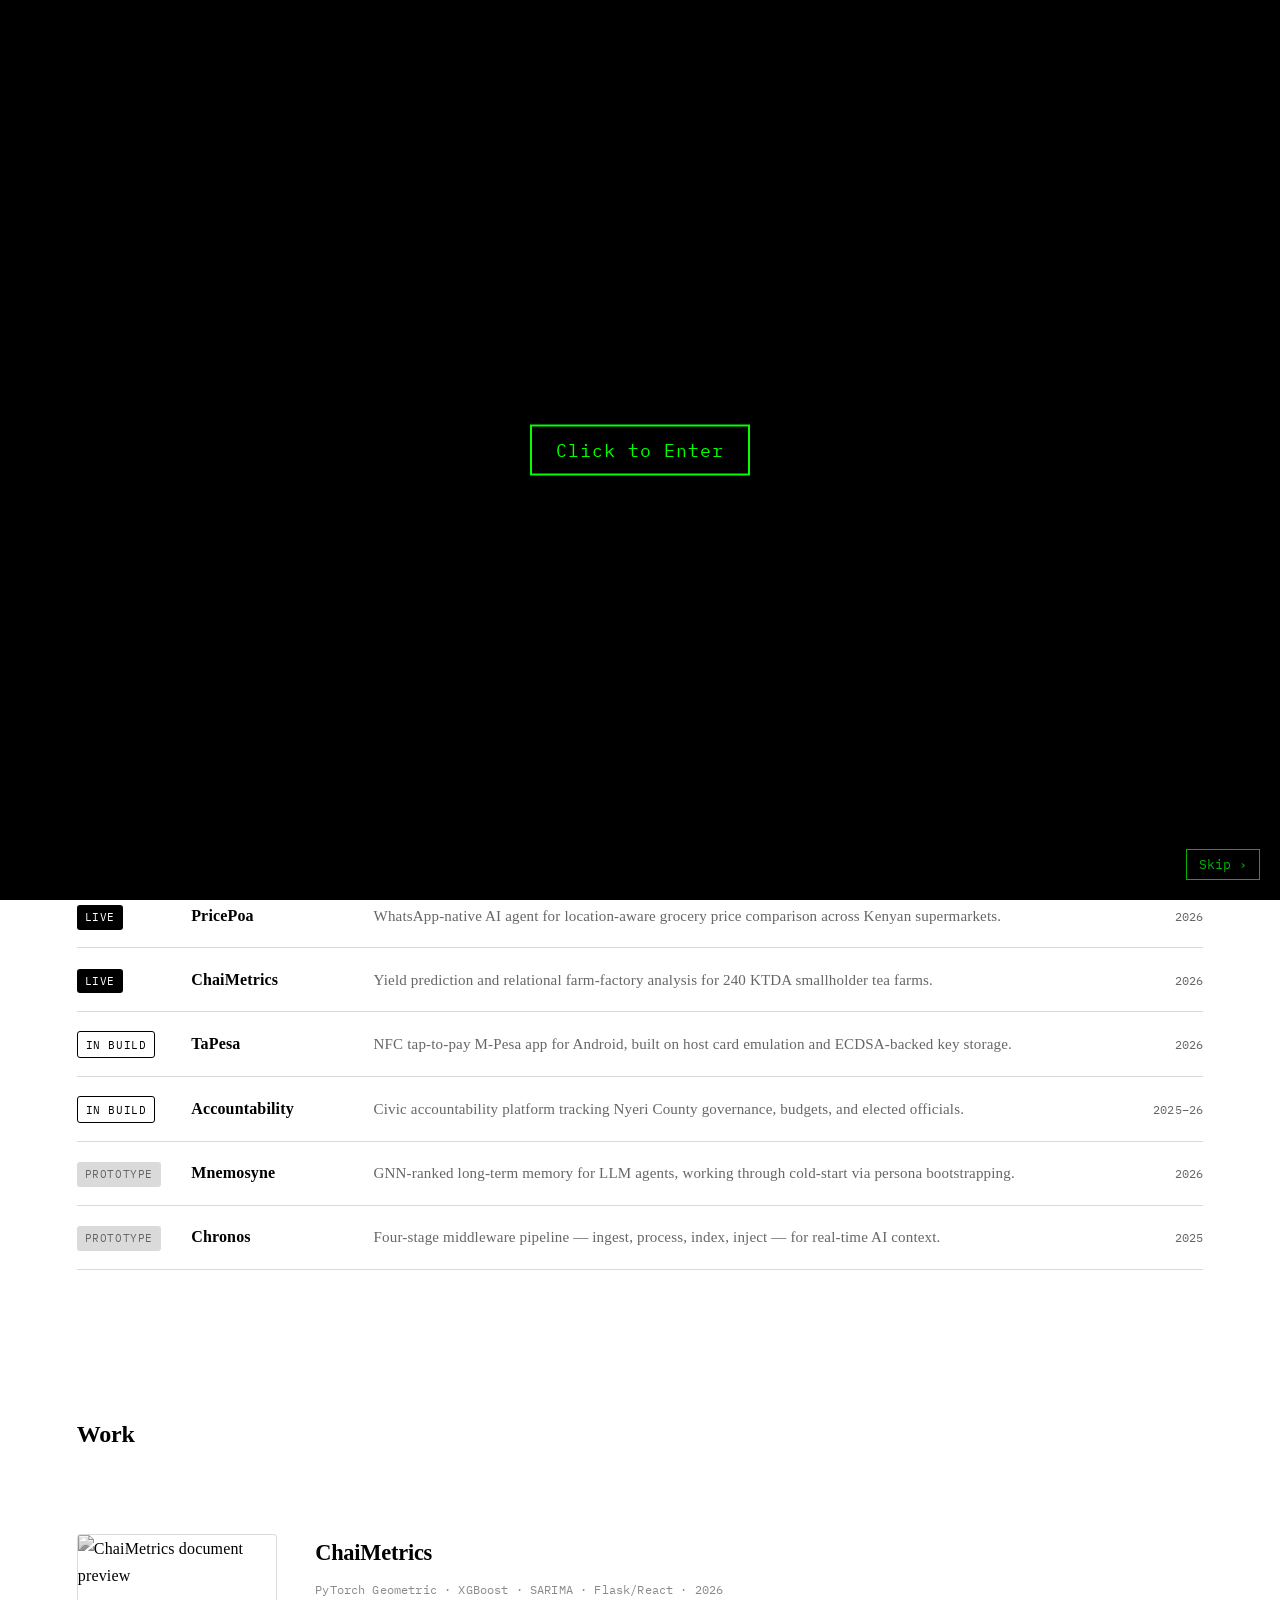
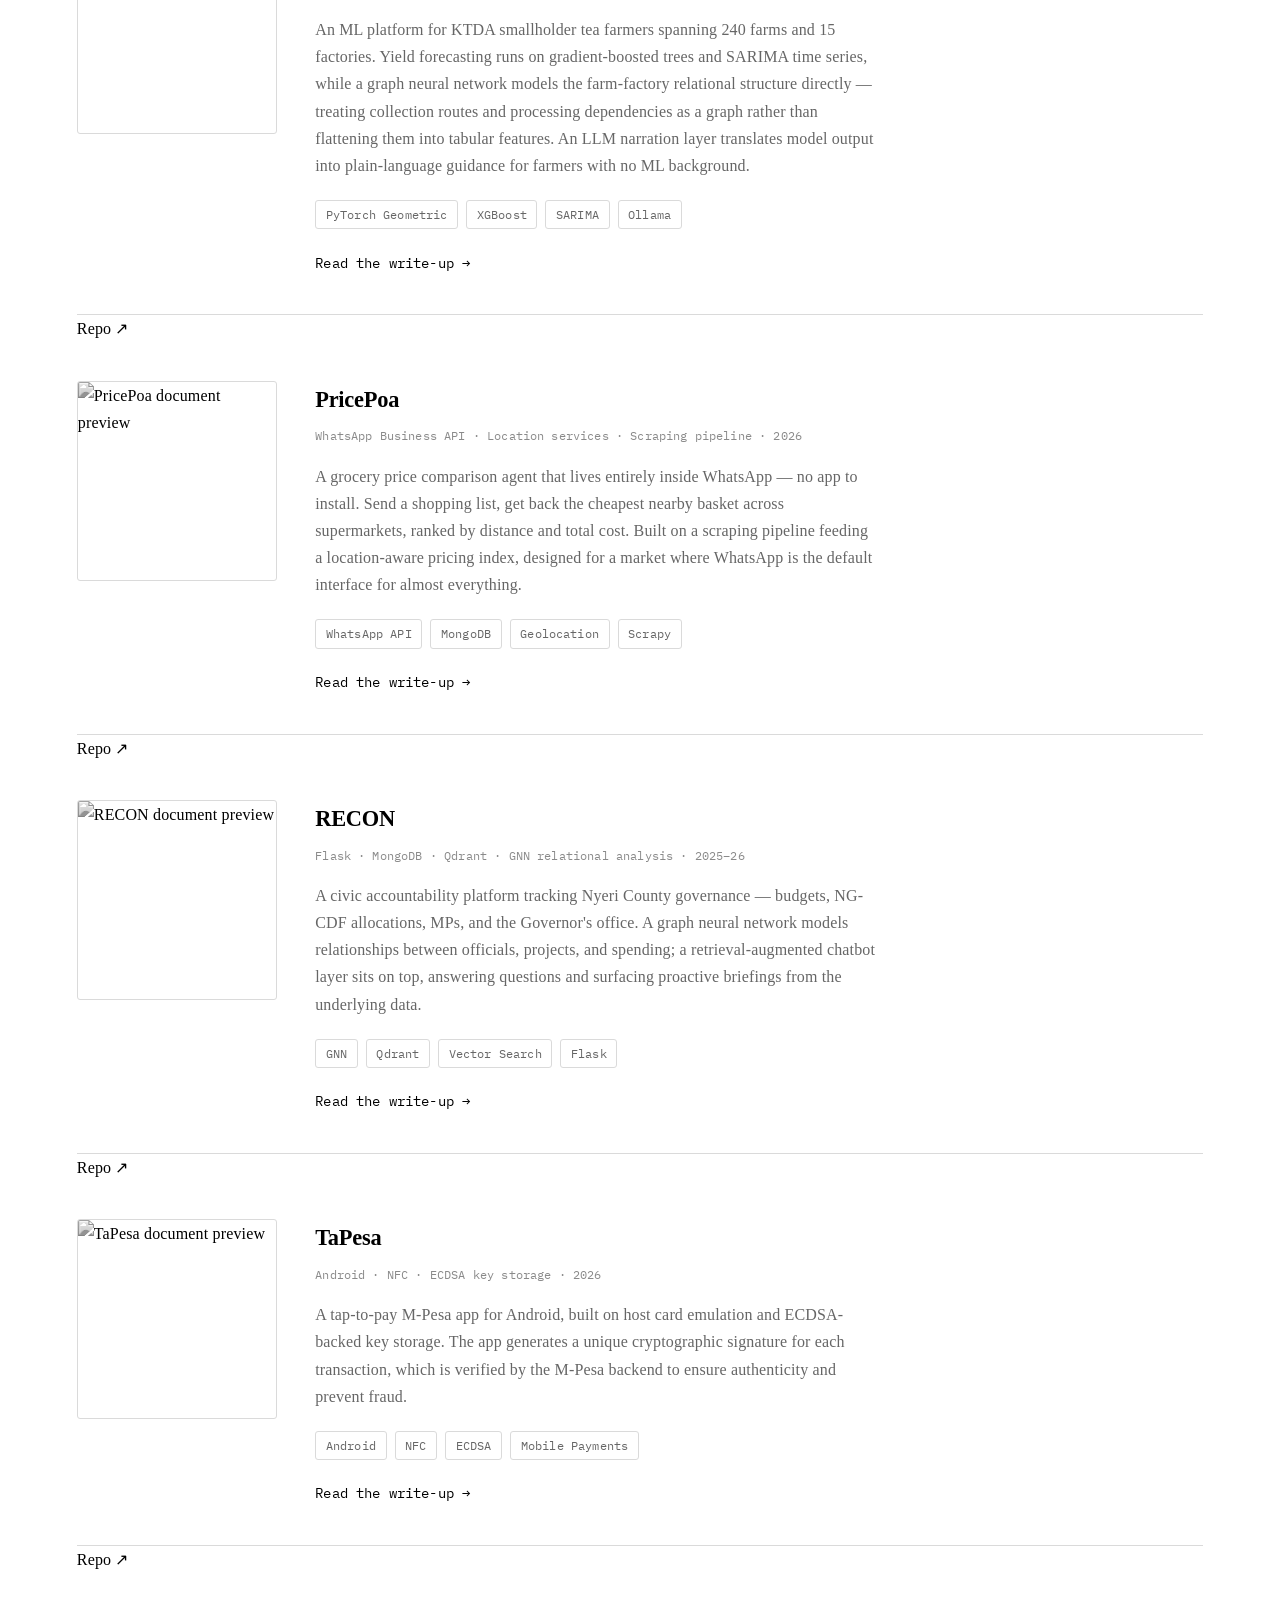
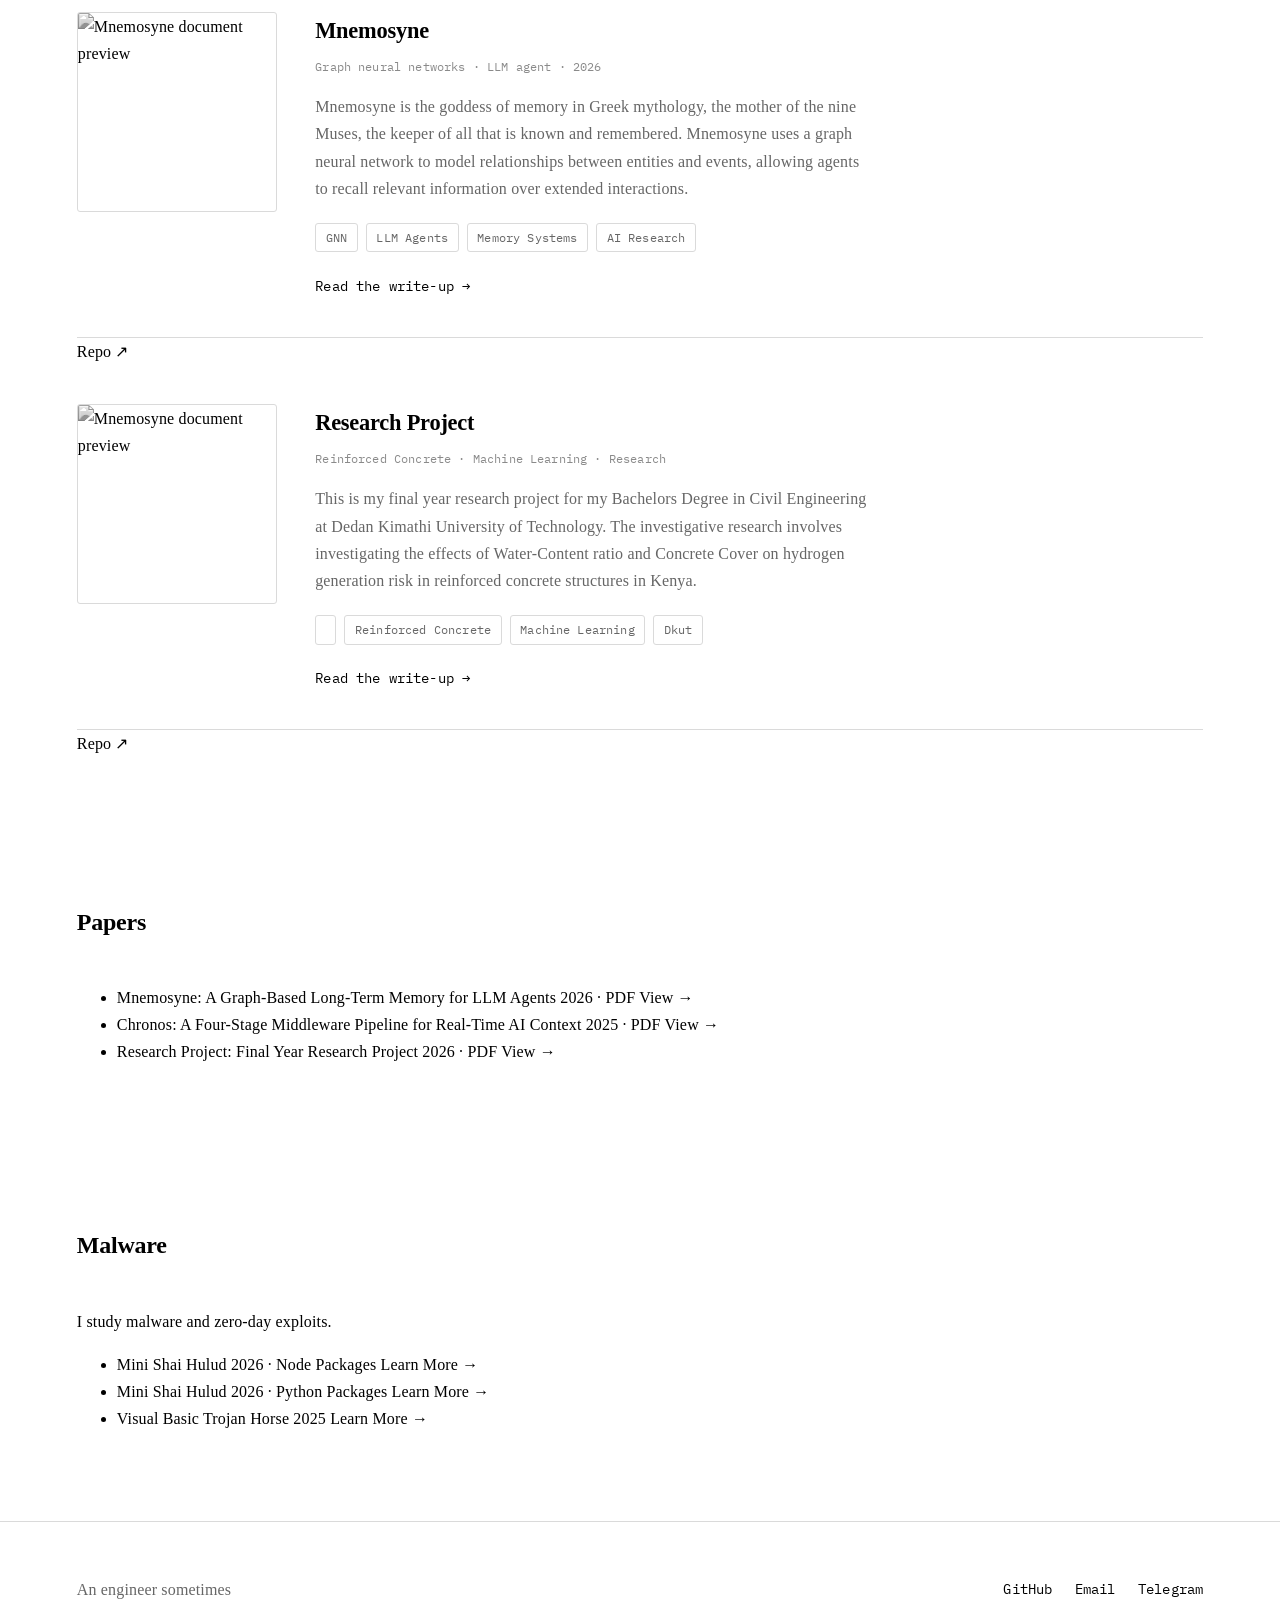
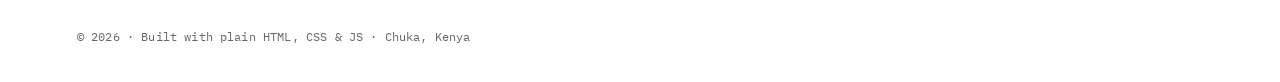
==== index.html @ 9a4f11c9 "fixing referencing" ====
<!DOCTYPE html>
<html lang="en" data-theme="light">
<head>
  <meta charset="UTF-8" />
  <meta name="viewport" content="width=device-width, initial-scale=1.0" />
  <title>Indie Engineer Educator - Nairobi</title>
  <meta name="description" content="Building infrastructure for problems no one else is solving, from Nairobi." />
  <link rel="preconnect" href="https://fonts.googleapis.com" />
  <link rel="preconnect" href="https://fonts.gstatic.com" crossorigin />
  <link href="https://fonts.googleapis.com/css2?family=Jakarta+Sans:wght@400;500;600;700&family=Space+Grotesk:wght@500;600;700&family=IBM+Plex+Sans:wght@400;500&family=IBM+Plex+Mono:wght@400;500&display=swap" rel="stylesheet" />
  <link rel="stylesheet" href="style.css" />
</head>
<body>

  <header class="nav">

    <a href="#" class="brand">Mogaka<span class="brand-dot">.</span></a>
    <nav class="nav-links">
      <a href="#builds">Builds</a>
      <a href="#work">Work</a>
      <a href="#papers">Papers</a>
      <a href="blog/index.html">Blogs</a>
      <a href="#contact">Contact</a>
      <a href="/shelf.html">Bookshelf</a>
    </nav>
    <button id="theme-toggle" class="theme-toggle" aria-label="Toggle color theme" title="Toggle theme">
      <svg class="icon-sun" viewBox="0 0 24 24" fill="none" stroke="currentColor" stroke-width="1.6">
        <circle cx="12" cy="12" r="4.2"/>
        <path d="M12 2.5v3M12 18.5v3M4.2 4.2l2.1 2.1M17.7 17.7l2.1 2.1M2.5 12h3M18.5 12h3M4.2 19.8l2.1-2.1M17.7 6.3l2.1-2.1"/>
      </svg>
      <svg class="icon-moon" viewBox="0 0 24 24" fill="none" stroke="currentColor" stroke-width="1.6">
        <path d="M20 14.5A8.5 8.5 0 1 1 9.5 4a6.8 6.8 0 0 0 10.5 10.5Z"/>
      </svg>
    </button>
  </header>

  <main>
    <section class="hero">
      <div class="hero-text">
        <img src="assets/yao.jpg" alt="Newton Mogaka" class="hero-avatar" />
        <p class="eyebrow">Newton Mogaka · Nairobi, Kenya</p>
        <h1>Systems Engineer</h1>
          <li>AI & ML</li>
          <li>Data Engineering</li>
          <li>General Backend Development</li>
        <p class="hero-sub">
          IT & civil engineering student. I spend time designing and building solutions to
          problems.
          I animate sometimes and write occasionally too
          checkout my work, projects, and papers below. Feel free to reach out.
        </p>
        <div class="hero-links">
          <a href="#work" class="btn-primary">See the work →</a>
          <a href="https://github.com/Newton-Mogaka" class="btn-ghost" target="_blank" rel="noopener">GitHub</a>
        </div>
      </div>

      <div class="hero-graph">
        <img src="assets/recon.jpg" alt="Newton Mogaka" class="profile-photo">
      </div>
    </section>

    <section id="builds" class="builds">
      <h2>Active Builds</h2>

      <ul class="build-list">
        <li class="build-row">
          <span class="status live">LIVE</span>
          <span class="build-name">PricePoa</span>
          <span class="build-desc">WhatsApp-native AI agent for location-aware grocery price comparison across Kenyan supermarkets.</span>
          <span class="build-date">2026</span>
        </li>
        <li class="build-row">
          <span class="status live">LIVE</span>
          <span class="build-name">ChaiMetrics</span>
          <span class="build-desc">Yield prediction and relational farm-factory analysis for 240 KTDA smallholder tea farms.</span>
          <span class="build-date">2026</span>
        </li>
        <li class="build-row">
          <span class="status build">IN BUILD</span>
          <span class="build-name">TaPesa</span>
          <span class="build-desc">NFC tap-to-pay M-Pesa app for Android, built on host card emulation and ECDSA-backed key storage.</span>
          <span class="build-date">2026</span>
        </li>
        <li class="build-row">
          <span class="status build">IN BUILD</span>
          <span class="build-name">Accountability</span>
          <span class="build-desc">Civic accountability platform tracking Nyeri County governance, budgets, and elected officials.</span>
          <span class="build-date">2025–26</span>
        </li>
        <li class="build-row">
          <span class="status proto">PROTOTYPE</span>
          <span class="build-name">Mnemosyne</span>
          <span class="build-desc">GNN-ranked long-term memory for LLM agents, working through cold-start via persona bootstrapping.</span>
          <span class="build-date">2026</span>
        </li>
        <li class="build-row">
          <span class="status proto">PROTOTYPE</span>
          <span class="build-name">Chronos</span>
          <span class="build-desc">Four-stage middleware pipeline — ingest, process, index, inject — for real-time AI context.</span>
          <span class="build-date">2025</span>
        </li>
      </ul>
    </section>
    <section id="work" class="work">
      <h2>Work</h2>

      <div class="work-card-wrap">
        <a href="blog/chaimetrics.html" class="work-card">
          <div class="work-visual">
            <img src="assets/chaimetrics.jpg" alt="ChaiMetrics document preview" class="doc-thumb-img" loading="lazy">
          </div>
          <div class="work-body">
            <h3>ChaiMetrics</h3>
            <p class="work-meta">PyTorch Geometric · XGBoost · SARIMA · Flask/React · 2026</p>
            <p class="work-abstract">
              An ML platform for KTDA smallholder tea farmers spanning 240 farms and 15 factories.
              Yield forecasting runs on gradient-boosted trees and SARIMA time series, while a graph
              neural network models the farm-factory relational structure directly — treating
              collection routes and processing dependencies as a graph rather than flattening them
              into tabular features. An LLM narration layer translates model output into plain-language
              guidance for farmers with no ML background.
            </p>
            <div class="tags">
              <span>PyTorch Geometric</span><span>XGBoost</span><span>SARIMA</span><span>Ollama</span>
            </div>
            <span class="work-link">Read the write-up →</span>
          </div>
        </a>
        <a href="https://github.com/Newton-Mogaka/chai-analytics" class="repo-pill" target="_blank" rel="noopener">Repo ↗</a>
      </div>

      <div class="work-card-wrap">
        <a href="blog/pricepoa.html" class="work-card">
          <div class="work-visual">
            <img src="assets/pricepoa.jpg" alt="PricePoa document preview" class="doc-thumb-img" loading="lazy">
          </div>
          <div class="work-body">
            <h3>PricePoa</h3>
            <p class="work-meta">WhatsApp Business API · Location services · Scraping pipeline · 2026</p>
            <p class="work-abstract">
              A grocery price comparison agent that lives entirely inside WhatsApp — no app to install.
              Send a shopping list, get back the cheapest nearby basket across supermarkets, ranked by
              distance and total cost. Built on a scraping pipeline feeding a location-aware pricing
              index, designed for a market where WhatsApp is the default interface for almost everything.
            </p>
            <div class="tags">
              <span>WhatsApp API</span><span>MongoDB</span><span>Geolocation</span><span>Scrapy</span>
            </div>
            <span class="work-link">Read the write-up →</span>
          </div>
        </a>
        <a href="https://github.com/Newton-Mogaka/price-poa" class="repo-pill" target="_blank" rel="noopener">Repo ↗</a>
      </div>

      <div class="work-card-wrap">
        <a href="blog/recon.html" class="work-card">
          <div class="work-visual">
            <img src="assets/recon.jpg" alt="RECON document preview" class="doc-thumb-img" loading="lazy">
          </div>
          <div class="work-body">
            <h3>RECON</h3>
            <p class="work-meta">Flask · MongoDB · Qdrant · GNN relational analysis · 2025–26</p>
            <p class="work-abstract">
              A civic accountability platform tracking Nyeri County governance — budgets, NG-CDF
              allocations, MPs, and the Governor's office. A graph neural network models relationships
              between officials, projects, and spending; a retrieval-augmented chatbot layer sits on top,
              answering questions and surfacing proactive briefings from the underlying data.
            </p>
            <div class="tags">
              <span>GNN</span><span>Qdrant</span><span>Vector Search</span><span>Flask</span>
            </div>
            <span class="work-link">Read the write-up →</span>
          </div>
        </a>
        <a href="https://github.com/Newton-Mogaka/Accountability" class="repo-pill" target="_blank" rel="noopener">Repo ↗</a>
      </div>
      <div class="work-card-wrap">
        <a href="blog/tapesa.html" class="work-card">
          <div class="work-visual">
            <img src="assets/wp3770481.jpg" alt="TaPesa document preview" class="doc-thumb-img" loading="lazy">
          </div>
          <div class="work-body">
            <h3>TaPesa</h3>
            <p class="work-meta">Android · NFC · ECDSA key storage · 2026</p>
            <p class="work-abstract">
              A tap-to-pay M-Pesa app for Android, built on host card emulation and ECDSA-backed key
              storage. The app generates a unique cryptographic signature for each transaction, which
              is verified by the M-Pesa backend to ensure authenticity and prevent fraud.
            </p>
            <div class="tags">
              <span>Android</span><span>NFC</span><span>ECDSA</span><span>Mobile Payments</span>
            </div>
            <span class="work-link">Read the write-up →</span>
          </div>
        </a>
        <a href="https://github.com/Newton-Mogaka/TaPesa" class="repo-pill" target="_blank" rel="noopener">Repo ↗</a>
      </div>
      <div class="work-card-wrap">
        <a href="blog/mnemosyne.html" class="work-card">
          <div class="work-visual">
            <img src="assets/Mosaïque_murale_Mnémosyne.jpg" alt="Mnemosyne document preview" class="doc-thumb-img" loading="lazy">
          </div>
          <div class="work-body">
            <h3>Mnemosyne</h3>
            <p class="work-meta">Graph neural networks · LLM agent · 2026</p>
            <p class="work-abstract">
              Mnemosyne is the goddess of memory in Greek mythology, the mother of the nine Muses, the keeper of all that is known and remembered.
              Mnemosyne uses a graph neural network to model relationships
              between entities and events, allowing agents to recall relevant information over extended
              interactions.
            </p>
            <div class="tags">
              <span>GNN</span><span>LLM Agents</span><span>Memory Systems</span><span>AI Research</span>
            </div>
            <span class="work-link">Read the write-up →</span>
          </div>
        </a>
        <a href="https://github.com/Newton-Mogaka/mnemosyne" class="repo-pill" target="_blank" rel="noopener">Repo ↗</a>
      </div>
      <div class="work-card-wrap">
        <a href="blog/ResearchProject.html" class="work-card">
          <div class="work-visual">
            <img src="assets/Mosaïque_murale_Mnémosyne.jpg" alt="Mnemosyne document preview" class="doc-thumb-img" loading="lazy">
          </div>
          <div class="work-body">
            <h3>Research Project</h3>
            <p class="work-meta">Reinforced Concrete · Machine Learning · Research</p>
            <p class="work-abstract">
              This is my final year research project for my Bachelors Degree in Civil Engineering at Dedan Kimathi University of Technology.
              The investigative research involves investigating the effects of Water-Content ratio and Concrete Cover on hydrogen generation risk in reinforced concrete structures in Kenya.
            </p>
            <div class="tags">
              <span></span><span>Reinforced Concrete</span><span>Machine Learning</span><span>Dkut</span>
            </div>
            <span class="work-link">Read the write-up →</span>
          </div>
        </a>
        <a href="https://github.com/Newton-Mogaka/mnemosyne" class="repo-pill" target="_blank" rel="noopener">Repo ↗</a>
      </div>
    </section>
    <section id="papers" class="papers">
      <h2>Papers</h2>
      <ul class="paper-list">
        <li class="paper-row">
          <span class="paper-title">Mnemosyne: A Graph-Based Long-Term Memory for LLM Agents</span>
          <span class="paper-meta">2026 · PDF</span>
          <a href="docs/Mnemosyne System Documentation.pdf" target="_blank" rel="noopener" class="paper-link">View →</a>
        </li>
        <li class="paper-row">
          <span class="paper-title">Chronos: A Four-Stage Middleware Pipeline for Real-Time AI Context</span>
          <span class="paper-meta">2025 · PDF</span>
          <a href="docs/Newton and Vivian project proposal.pdf" target="_blank" rel="noopener" class="paper-link">View →</a>
        </li>
        <li class="paper-row">
          <span class="paper-title">Research Project: Final Year Research Project</span>
          <span class="paper-meta">2026 · PDF</span>
          <a href="docs/Research Project Documentation.pdf" target="_blank" rel="noopener" class="paper-link">View →</a>
        </li>
      </ul>
    </section>
    <section id="malware" class="malware">
      <h2>Malware</h2>
      <p class="llm-intro">
        I study malware and zero-day exploits.
      </p>
      <ul class="malware-list">
        <li class="malware-row">
          <span class="malware-name">Mini Shai Hulud</span>
          <span class="malware-meta">2026 · Node Packages</span>
          <a href="https://ollama.com" target="_blank" rel="noopener" class="malware-link">Learn More →</a>
        </li>
        <li class="malware-row">
          <span class="malware-name">Mini Shai Hulud</span>
          <span class="malware-meta">2026 · Python Packages</span>
          <a href="https://www.langchain.com" target="_blank" rel="noopener" class="malware-link">Learn More →</a>
        </li>
        <li class="malware-row">
          <span class="malware-name">Visual Basic Trojan Horse</span>
          <span class="malware-meta">2025</span>
          <a href="https://github.com/Newton-Mogaka/symposium.git" target="_blank" rel="noopener" class="malware-link">Learn More →</a>
        </li>
      </ul>
    </section>
  </main>

  <footer id="contact">
    <div class="footer-top">
      <p class="footer-line">An engineer sometimes</p>
      <div class="footer-links">
        <a href="https://github.com/Newton-Mogaka" target="_blank" rel="noopener">GitHub</a>
        <a href="mailto:mogakanewton0@gmail.com">Email</a>
        <a href="https://t.me/mogaka_bot" target="_blank" rel="noopener">Telegram</a>
      </div>
    </div>
    <p class="footer-bottom">© 2026 · Built with plain HTML, CSS & JS · Chuka, Kenya</p>
  </footer>

  <script src="script.js"></script>
  <!-- Load intro.js -->
  <script src="intro.js"></script>
</body>
</html>
---- style.css ----
:root {
  /* color — light (default): neutral paper + ink + tea/clay accents */
  --bg: #FFFFFF;
  --bg-raised: #FFFFFF;
  --ink: #000000;
  --ink-soft: #666666;
  --line: #DADADA;
  --accent: #000000;
  --accent-soft: #8A8A8A;
  --grid: rgba(0, 0, 0, 0.06);

  /* type */
  --font-display: 'Jakarta Sans';
  --font-body: 'Jakarta Sans';
  --font-mono: 'IBM Plex Mono', monospace;

  --radius: 3px;
}

[data-theme="dark"] {
  /* pitch black — accents carry all the color now, background stays neutral */
  --bg: #000000;
  --bg-raised: #000000;
  --ink: #FFFFFF;
  --ink-soft: #999999;
  --line: #2A2A2A;
  --accent: #FFFFFF;
  --accent-soft: #888888;
  --grid: rgba(255, 255, 255, 0.08);
}

* { box-sizing: border-box; }
html { scroll-behavior: smooth; }

body {
  margin: 0;
  background: var(--bg);
  color: var(--ink);
  font-family: var(--font-body);
  font-size: 16px;
  line-height: 1.7;
  letter-spacing: 0.01em;
  -webkit-font-smoothing: antialiased;
  transition: background 0.3s ease, color 0.3s ease;
}

a { color: inherit; text-decoration: none; }

h1, h2, h3 {
  font-family: var(--font-display);
  font-weight: 600;
  margin: 0;
  letter-spacing: -0.01em;
}

:focus-visible {
  outline: 2px solid var(--accent);
  outline-offset: 3px;
}

/* ============================================================
   NAV
   ============================================================ */
.nav {
  position: sticky;
  top: 0;
  z-index: 20;
  display: flex;
  align-items: center;
  justify-content: space-between;
  padding: 22px 6vw;
  background: var(--ink);
  color: var(--bg);
  border-bottom: 1px solid var(--line);
  backdrop-filter: blur(6px);
}

.brand {
  font-family: var(--font-display);
  font-weight: 700;
  font-size: 1.3rem;
}

.nav-links {
  display: flex;
  gap: 2rem;
  font-family: var(--font-mono);
  font-size: 0.78rem;
  letter-spacing: 0.06em;
  text-transform: uppercase;
}
.nav-links a { opacity: 0.7; transition: opacity 0.15s; }
.nav-links a:hover { opacity: 1; }

.theme-toggle {
  background: none;
  border: 1px solid var(--line);
  border-radius: 50%;
  width: 34px;
  height: 34px;
  display: flex;
  align-items: center;
  justify-content: center;
  cursor: pointer;
  color: var(--bg);
}
.theme-toggle svg { width: 16px; height: 16px; }
.theme-toggle .icon-moon { display: none; }
[data-theme="dark"] .theme-toggle .icon-sun { display: none; }
[data-theme="dark"] .theme-toggle .icon-moon { display: block; }

/* ============================================================
   HERO
   ============================================================ */
.hero {
  display: grid;
  grid-template-columns: 1.05fr 0.95fr;
  gap: 4vw;
  align-items: center;
  padding: 9vh 6vw 10vh;
  max-width: 1280px;
  margin: 0 auto;
}
.hero-avatar {
  width: 300px;
  height: 300px;
  border-radius: 50%;
  object-fit: cover;
  border: 1px solid var(--line);
  margin-right: 0.9rem;
}
.eyebrow {
  font-family: var(--font-mono);
  font-size: 0.8rem;
  letter-spacing: 0.08em;
  text-transform: uppercase;
  color: var(--accent);
  margin: 0 0 1.1rem;
}

.hero h1 {
  font-size: clamp(2.1rem, 4vw, 3.1rem);
  line-height: 1.12;
  margin-bottom: 1.4rem;
}

.hero-sub {
  color: var(--ink-soft);
  font-size: 1.02rem;
  max-width: 36ch;
  margin: 0 0 2.2rem;
}

.hero-links { display: flex; gap: 1rem; align-items: center; }

.btn-primary, .btn-ghost {
  font-family: var(--font-mono);
  font-size: 0.85rem;
  padding: 0.75rem 1.3rem;
  border-radius: var(--radius);
  display: inline-block;
}
.btn-primary {
  background: var(--accent);
  color: var(--bg-raised);
  font-weight: 500;
}
.btn-ghost {
  border: 1px solid var(--line);
}
.btn-primary:hover { opacity: 0.88; }
.btn-ghost:hover { border-color: var(--accent); color: var(--accent); }

/* hero graph */
.hero-graph { position: relative; }
.graph-svg { width: 100%; height: auto; }

.grid-lines line {
  stroke: var(--grid);
  stroke-width: 1;
}

.edges .edge {
  stroke: var(--accent);
  stroke-width: 1.2;
  opacity: 0.55;
  stroke-dasharray: 4 4;
  stroke-dashoffset: 200;
  animation: draw 0.9s ease forwards;
  animation-delay: calc(var(--d) * 0.12s + 0.2s);
}

.nodes .node circle {
  fill: var(--accent-soft);
  opacity: 0;
  animation: pop 0.5s ease forwards;
  animation-delay: calc(var(--d) * 0.18s + 0.5s);
}
.nodes .node text {
  font-family: var(--font-mono);
  font-size: 11px;
  fill: var(--ink-soft);
  opacity: 0;
  animation: fadein 0.6s ease forwards;
  animation-delay: calc(var(--d) * 0.18s + 0.65s);
}

@keyframes draw { to { stroke-dashoffset: 0; } }
@keyframes pop { to { opacity: 1; } }
@keyframes fadein { to { opacity: 1; } }

.graph-caption {
  font-family: var(--font-mono);
  font-size: 0.74rem;
  color: var(--ink-soft);
  text-align: center;
  margin-top: 0.6rem;
  letter-spacing: 0.03em;
}

@media (prefers-reduced-motion: reduce) {
  .edges .edge, .nodes .node circle, .nodes .node text {
    animation: none;
    opacity: 1;
    stroke-dashoffset: 0;
  }
}

/* ============================================================
   SECTION HEADERS
   ============================================================ */
section { padding: 8vh 6vw; max-width: 1280px; margin: 0 auto; }

h2 {
  font-size: 1.5rem;
  display: flex;
  align-items: baseline;
  gap: 0.9rem;
  margin-bottom: 2.6rem;
}
h2 .num {
  font-family: var(--font-mono);
  font-size: 0.85rem;
  color: var(--accent-soft);
  font-weight: 500;
}

/* ============================================================
   BUILDS LIST
   ============================================================ */
.build-list { list-style: none; margin: 0; padding: 0; }

.build-row {
  display: grid;
  grid-template-columns: 92px 160px 1fr 64px;
  gap: 1.4rem;
  align-items: baseline;
  padding: 1.1rem 0;
  border-bottom: 1px solid var(--line);
}

.status {
  font-family: var(--font-mono);
  font-size: 0.68rem;
  letter-spacing: 0.05em;
  padding: 0.2rem 0.5rem;
  border-radius: var(--radius);
  width: fit-content;
}
.status.live { background: var(--ink); color: var(--bg); }
.status.build { background: none; border: 1px solid var(--ink); color: var(--ink); }
.status.proto { background: var(--line); color: var(--ink-soft); border: none; }

.build-name { font-family: var(--font-display); font-weight: 600; }
.build-desc { color: var(--ink-soft); font-size: 0.94rem; }
.build-date {
  font-family: var(--font-mono);
  font-size: 0.78rem;
  color: var(--ink-soft);
  text-align: right;
}

/* ============================================================
   WORK CARDS
   ============================================================ */
.work-card {
  display: grid;
  grid-template-columns: 200px 1fr;
  gap: 2.4rem;
  padding: 2.4rem 0;
  border-bottom: 1px solid var(--line);
  transition: background 0.15s ease;
}
.work-card:hover { background: var(--line); }
.work-card:hover .work-link { text-decoration: underline; }

.work-visual {
  background: var(--bg-raised);
  border: 1px solid var(--line);
  border-radius: var(--radius);
  overflow: hidden;
  aspect-ratio: 1;
}
.doc-thumb-img {
  width: 100%;
  height: 100%;
  object-fit: cover;
  display: block;
  filter: grayscale(1);
  transition: filter 0.2s ease;
}
.work-card:hover .doc-thumb-img { filter: grayscale(0.4); }

.work-body h3 { font-size: 1.4rem; margin-bottom: 0.4rem; }
.work-meta {
  font-family: var(--font-mono);
  font-size: 0.78rem;
  color: var(--accent-soft);
  margin: 0 0 1rem;
}
.work-abstract { color: var(--ink-soft); margin: 0 0 1.3rem; max-width: 70ch; }

.tags { display: flex; flex-wrap: wrap; gap: 0.5rem; margin-bottom: 1.2rem; }
.tags span {
  font-family: var(--font-mono);
  font-size: 0.72rem;
  border: 1px solid var(--line);
  border-radius: var(--radius);
  padding: 0.25rem 0.6rem;
  color: var(--ink-soft);
}

.work-link {
  font-family: var(--font-mono);
  font-size: 0.85rem;
  color: var(--accent);
}

/* ============================================================
   FOOTER
   ============================================================ */
footer {
  padding: 6vh 6vw 4vh;
  border-top: 1px solid var(--line);
  max-width: 1280px;
  margin: 0 auto;
}
.footer-top {
  display: flex;
  justify-content: space-between;
  align-items: center;
  flex-wrap: wrap;
  gap: 1rem;
  margin-bottom: 1.5rem;
}
.footer-line { color: var(--ink-soft); margin: 0; }
.footer-links { display: flex; gap: 1.4rem; font-family: var(--font-mono); font-size: 0.85rem; }
.footer-links a:hover { color: var(--accent); }
.footer-bottom {
  font-family: var(--font-mono);
  font-size: 0.72rem;
  color: var(--ink-soft);
  margin: 0;
}

/* ============================================================
   RESPONSIVE (base site)
   ============================================================ */
@media (max-width: 880px) {
  .hero { grid-template-columns: 1fr; padding-top: 6vh; }
  .hero-graph { order: -1; max-width: 380px; margin: 0 auto 2rem; }
  .hero-graph {
  overflow: hidden;
  }

  .profile-photo {
  max-width: 100%;
  height: auto;
  display: block;
  }
  .build-row { grid-template-columns: 76px 1fr; }
  .build-row .build-desc { grid-column: 1 / -1; order: 3; }
  .build-row .build-date { display: none; }
  .work-card { grid-template-columns: 1fr; }
  .work-visual { max-width: 160px; }
  .nav-links { gap: 1.1rem; }
}

@media (max-width: 540px) {
  .nav { padding: 18px 5vw; }
  .nav-links a:nth-child(3) { display: none; }
}

/* ============================================================
   BLOG — listing page
   ============================================================ */
.blog-hero {
  padding: 7vh 6vw 5vh;
  max-width: 1280px;
  margin: 0 auto;
  border-bottom: 1px solid var(--line);
}
.blog-hero h1 {
  font-size: clamp(1.9rem, 3.4vw, 2.6rem);
  margin-bottom: 0.9rem;
}
.blog-hero p {
  color: var(--ink-soft);
  max-width: 56ch;
  margin: 0;
}

.blog-list {
  list-style: none;
  margin: 0;
  padding: 0;
  max-width: 1280px;
  margin: 0 auto;
  padding: 2vh 6vw 8vh;
}

.blog-row {
  display: block;
  padding: 2.2rem 0;
  border-bottom: 1px solid var(--line);
  transition: background 0.15s ease;
}
.blog-row:hover { background: var(--line); }
.blog-row:hover .blog-row-link { text-decoration: underline; }

.blog-row-top {
  display: flex;
  align-items: baseline;
  justify-content: space-between;
  gap: 1rem;
  margin-bottom: 0.6rem;
}
.blog-row-title {
  font-family: var(--font-display);
  font-weight: 600;
  font-size: 1.3rem;
}
.blog-row-date {
  font-family: var(--font-mono);
  font-size: 0.78rem;
  color: var(--ink-soft);
  white-space: nowrap;
}
.blog-row-excerpt {
  color: var(--ink-soft);
  max-width: 70ch;
  margin: 0 0 0.9rem;
}
.blog-row-link {
  font-family: var(--font-mono);
  font-size: 0.82rem;
  color: var(--accent);
}
.blog-row-tag {
  font-family: var(--font-mono);
  font-size: 0.68rem;
  letter-spacing: 0.04em;
  text-transform: uppercase;
  color: var(--accent-soft);
  border: 1px solid var(--line);
  border-radius: var(--radius);
  padding: 0.15rem 0.5rem;
  margin-right: 0.5rem;
}

.status.soon { background: none; border: 1px dashed var(--line); color: var(--ink-soft); }

/* ============================================================
   BLOG — post page
   ============================================================ */
.post-header {
  max-width: 800px;
  margin: 0 auto;
  padding: 8vh 6vw 4vh;
}
.back-link {
  display: inline-block;
  font-family: var(--font-mono);
  font-size: 0.78rem;
  color: var(--ink-soft);
  margin-bottom: 2.2rem;
}
.back-link:hover { color: var(--accent); }

.post-eyebrow {
  font-family: var(--font-mono);
  font-size: 0.78rem;
  letter-spacing: 0.06em;
  text-transform: uppercase;
  color: var(--accent);
  margin-bottom: 1rem;
}
.post-title {
  font-size: clamp(1.9rem, 4vw, 2.7rem);
  line-height: 1.15;
  margin-bottom: 1.1rem;
}
.post-meta {
  font-family: var(--font-mono);
  font-size: 0.8rem;
  color: var(--ink-soft);
}
.post-meta span:not(:last-child)::after {
  content: "·";
  margin: 0 0.6rem;
  color: var(--line);
}

.post-hero-image {
  max-width: 800px;
  margin: 0 auto;
  padding: 0 6vw 4vh;
}
.post-hero-image img {
  width: 100%;
  border: 1px solid var(--line);
  border-radius: var(--radius);
  filter: grayscale(0.15);
  display: block;
}

.post-body {
  max-width: 800px;
  margin: 0 auto;
  padding: 0 6vw 10vh;
}
.post-body p {
  margin: 0 0 1.3rem;
  color: var(--ink);
}
.post-body p.lead {
  font-size: 1.12rem;
  color: var(--ink-soft);
}
.post-body h2 {
  font-size: 1.35rem;
  margin: 3.2rem 0 1.4rem;
  padding-top: 2.2rem;
  border-top: 1px solid var(--line);
}
.post-body h2:first-child { border-top: none; padding-top: 0; margin-top: 0; }
.post-body h3 {
  font-size: 1.05rem;
  margin: 2rem 0 1rem;
}
.post-body ul, .post-body ol {
  color: var(--ink);
  padding-left: 1.3rem;
  margin: 0 0 1.3rem;
}
.post-body li { margin-bottom: 0.5rem; }
.post-body li::marker { color: var(--accent-soft); }
.post-body strong { font-weight: 600; }

.equation {
  font-family: var(--font-mono);
  font-size: 0.86rem;
  background: var(--bg-raised);
  border: 1px solid var(--line);
  border-radius: var(--radius);
  padding: 1rem 1.2rem;
  overflow-x: auto;
  margin: 0 0 1.4rem;
  color: var(--ink-soft);
}

.post-table {
  width: 100%;
  border-collapse: collapse;
  font-size: 0.9rem;
  margin: 0 0 1.6rem;
}
.post-table th, .post-table td {
  text-align: left;
  padding: 0.6rem 0.8rem;
  border-bottom: 1px solid var(--line);
}
.post-table th {
  font-family: var(--font-mono);
  font-size: 0.72rem;
  text-transform: uppercase;
  letter-spacing: 0.04em;
  color: var(--ink-soft);
  font-weight: 500;
}

.post-callout {
  border-left: 2px solid var(--accent);
  padding: 0.2rem 0 0.2rem 1.2rem;
  color: var(--ink-soft);
  font-style: italic;
  margin: 0 0 1.6rem;
}

.built-with {
  display: flex;
  flex-wrap: wrap;
  gap: 0.5rem;
  margin: 0 0 1.6rem;
}
.built-with span {
  font-family: var(--font-mono);
  font-size: 0.72rem;
  border: 1px solid var(--line);
  border-radius: var(--radius);
  padding: 0.25rem 0.6rem;
  color: var(--ink-soft);
}

.post-links {
  display: flex;
  flex-wrap: wrap;
  gap: 1rem;
  margin: 0 0 1.6rem;
}

.post-footer {
  max-width: 800px;
  margin: 0 auto;
  padding: 4vh 6vw 10vh;
  border-top: 1px solid var(--line);
  display: flex;
  justify-content: space-between;
  align-items: center;
  gap: 1rem;
  flex-wrap: wrap;
}
.post-footer .btn-ghost {
  border: 1px solid var(--line);
  font-family: var(--font-mono);
  font-size: 0.85rem;
  padding: 0.7rem 1.2rem;
  border-radius: var(--radius);
}
.post-footer .btn-ghost:hover { border-color: var(--accent); color: var(--accent); }

@media (max-width: 600px) {
  .post-header, .post-hero-image, .post-body, .post-footer, .blog-hero, .blog-list {
    padding-left: 6vw;
    padding-right: 6vw;
  }
  .blog-row-top { flex-direction: column; align-items: flex-start; gap: 0.3rem; }
}
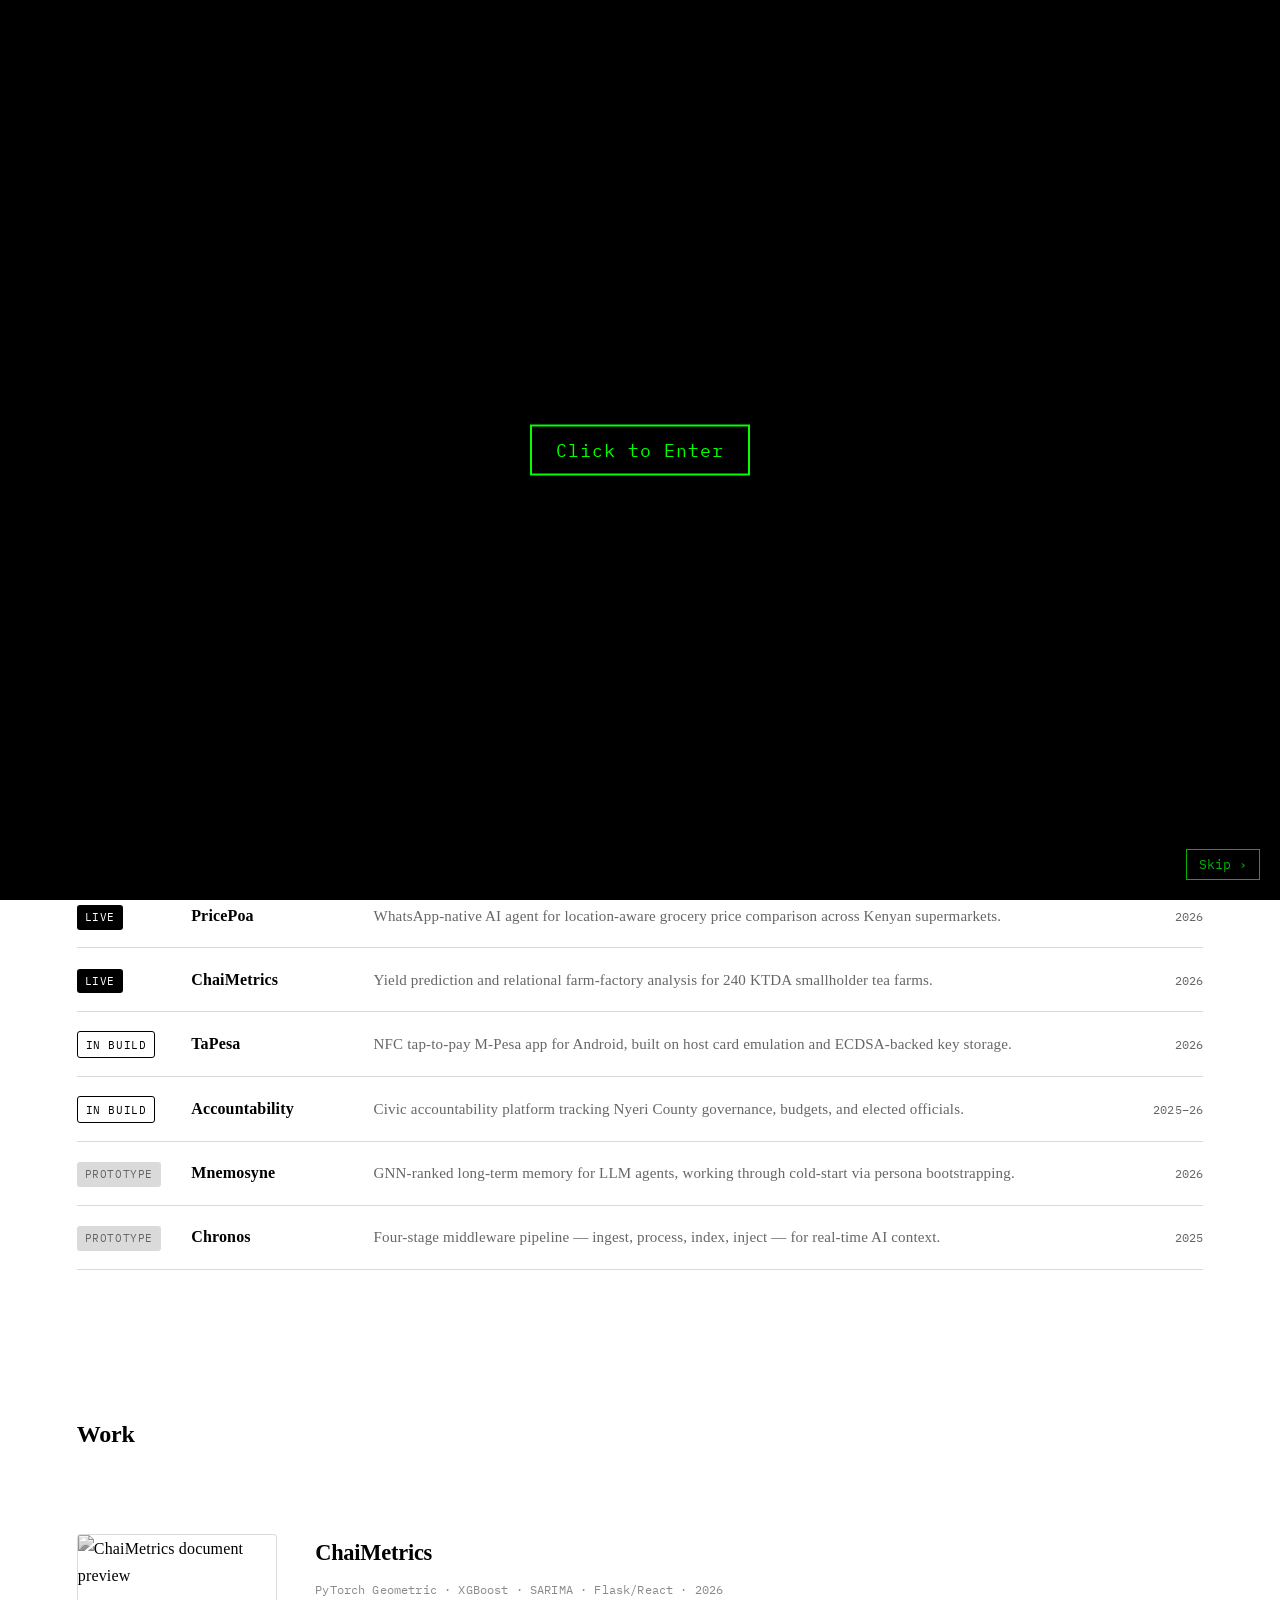
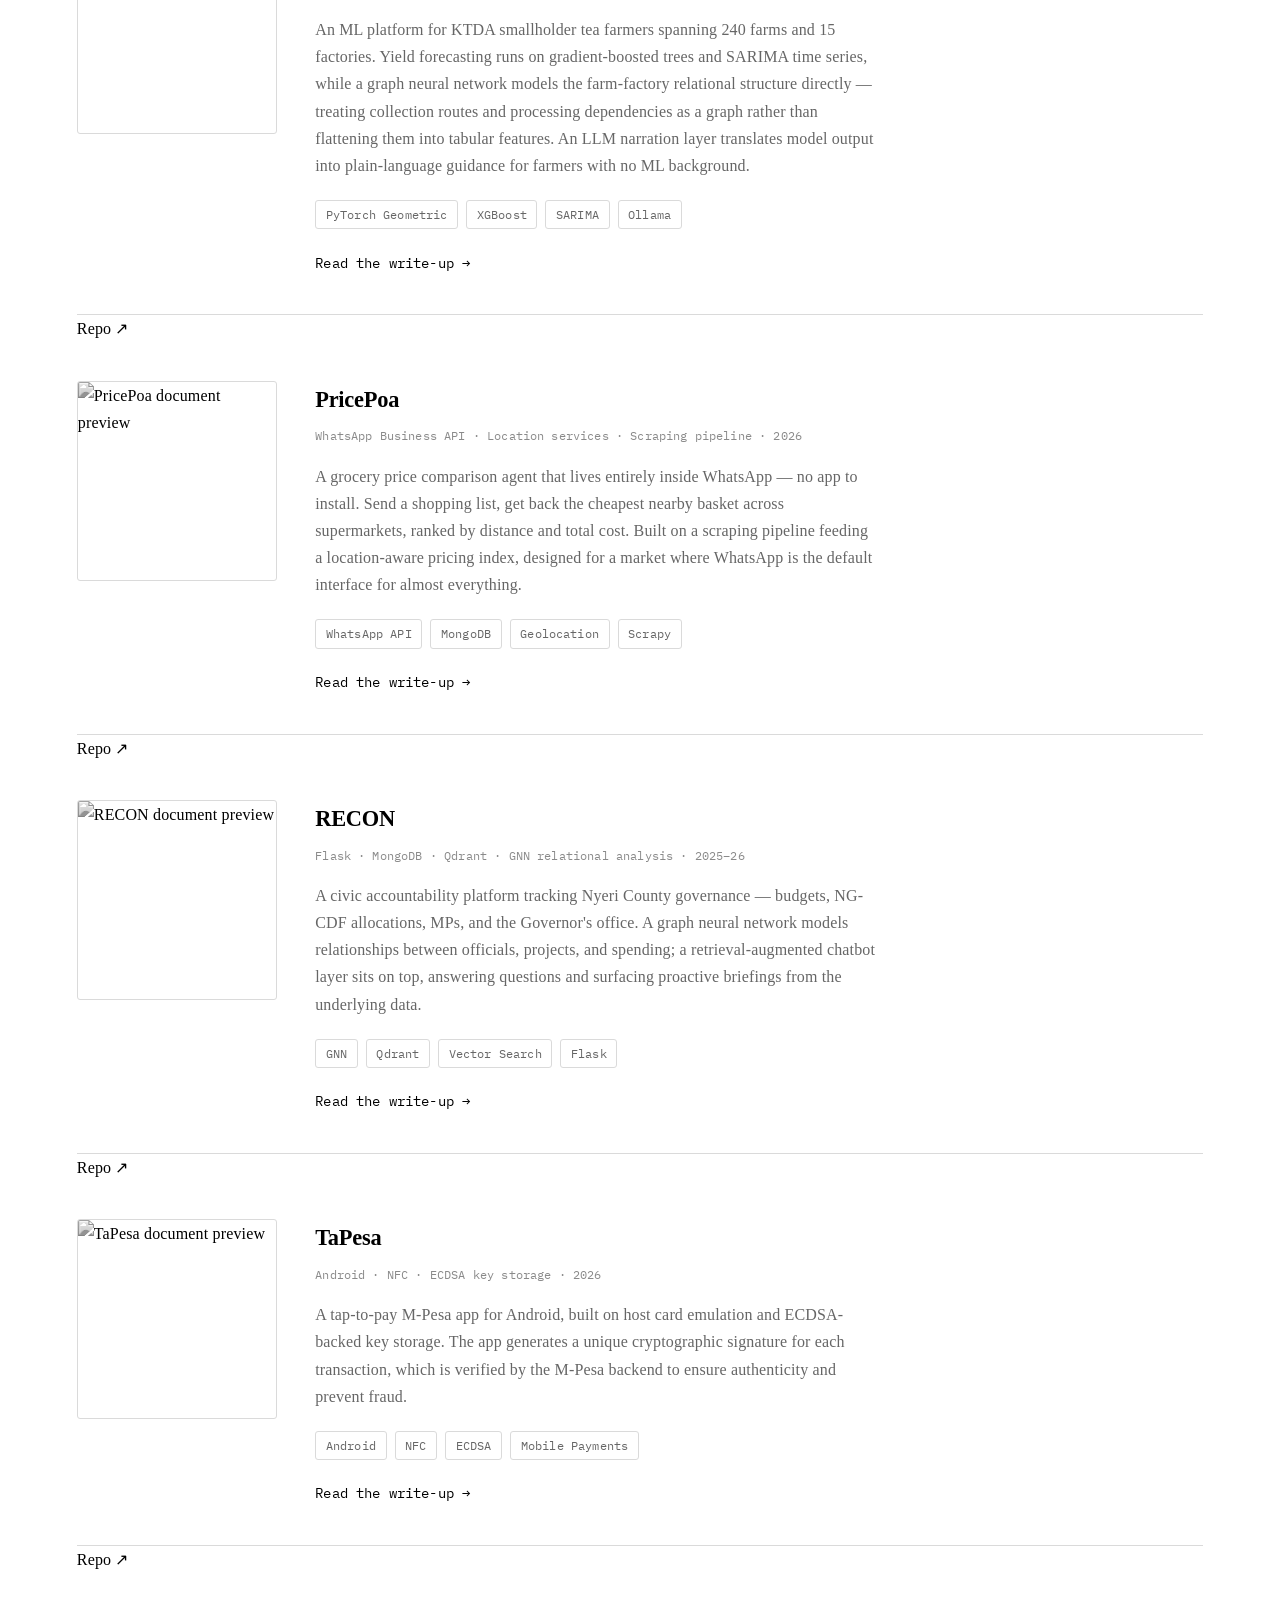
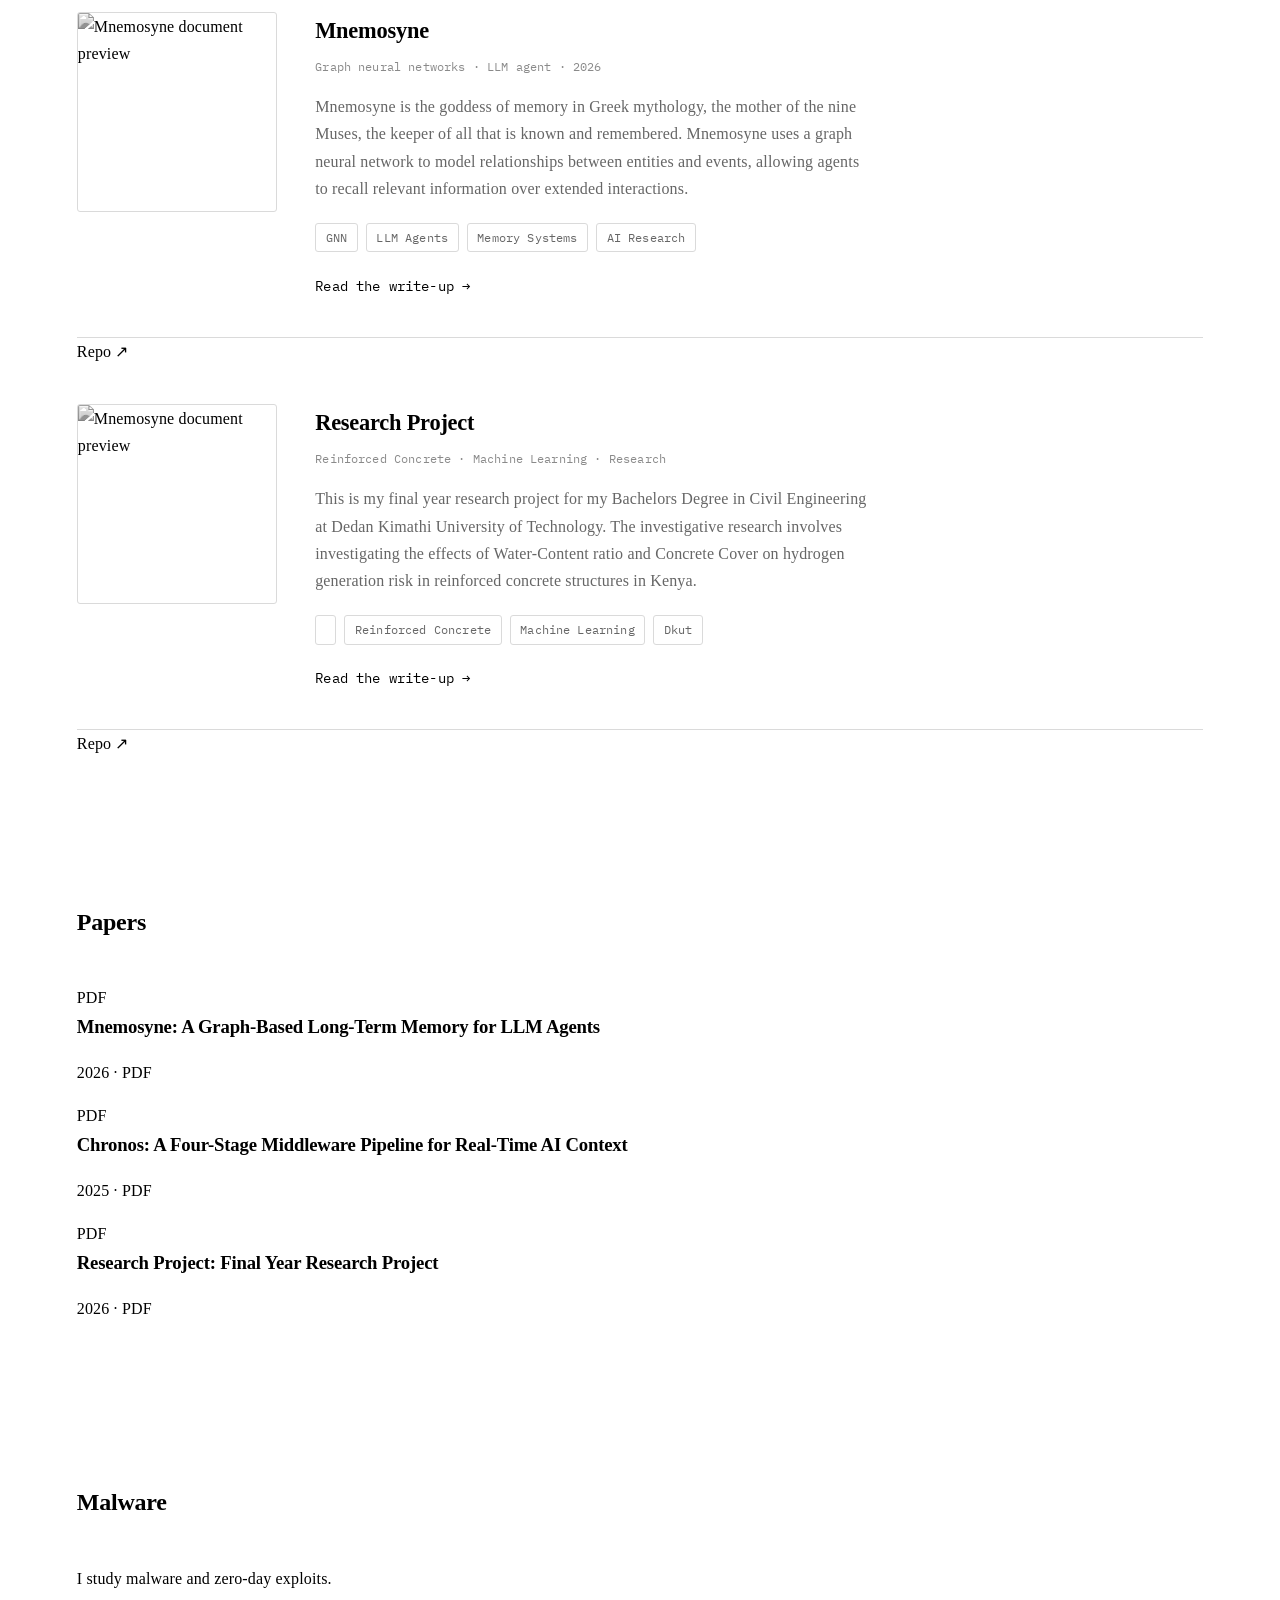
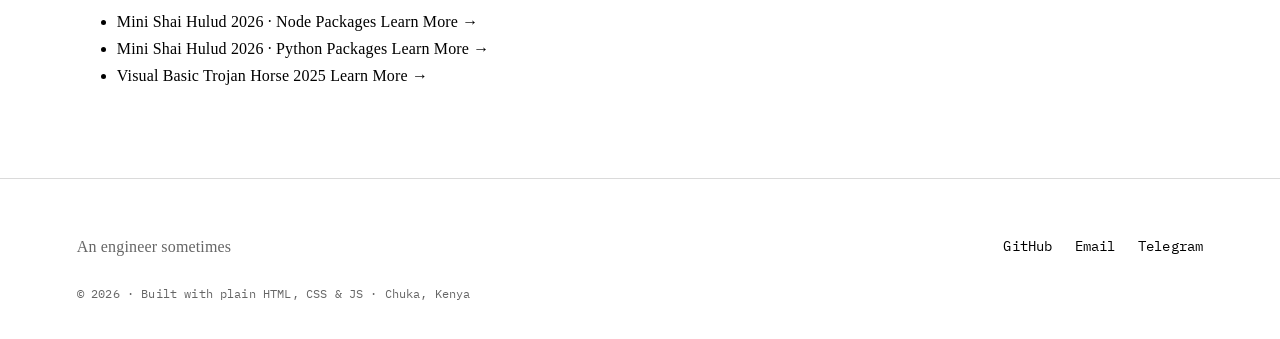
==== commit 24755f04: "meowwing" ====
--- a/index.html
+++ b/index.html
@@ -21,7 +21,7 @@
       <a href="#papers">Papers</a>
       <a href="blog/index.html">Blogs</a>
       <a href="#contact">Contact</a>
-      <a href="/shelf.html">Bookshelf</a>
+      <a href="shelf.html">Bookshelf</a>
     </nav>
     <button id="theme-toggle" class="theme-toggle" aria-label="Toggle color theme" title="Toggle theme">
       <svg class="icon-sun" viewBox="0 0 24 24" fill="none" stroke="currentColor" stroke-width="1.6">
@@ -241,23 +241,35 @@
     </section>
     <section id="papers" class="papers">
       <h2>Papers</h2>
-      <ul class="paper-list">
-        <li class="paper-row">
-          <span class="paper-title">Mnemosyne: A Graph-Based Long-Term Memory for LLM Agents</span>
-          <span class="paper-meta">2026 · PDF</span>
-          <a href="docs/Mnemosyne System Documentation.pdf" target="_blank" rel="noopener" class="paper-link">View →</a>
-        </li>
-        <li class="paper-row">
-          <span class="paper-title">Chronos: A Four-Stage Middleware Pipeline for Real-Time AI Context</span>
-          <span class="paper-meta">2025 · PDF</span>
-          <a href="docs/Newton and Vivian project proposal.pdf" target="_blank" rel="noopener" class="paper-link">View →</a>
-        </li>
-        <li class="paper-row">
-          <span class="paper-title">Research Project: Final Year Research Project</span>
-          <span class="paper-meta">2026 · PDF</span>
-          <a href="docs/Research Project Documentation.pdf" target="_blank" rel="noopener" class="paper-link">View →</a>
-        </li>
-      </ul>
+      <div class="paper-card-wrap">
+        <a href="docs/Mnemosyne System Documentation.pdf" target="_blank" rel="noopener" class="paper-card">
+          <div class="paper-visual">
+            <div class="paper-placeholder">PDF</div>
+          </div>
+          <div class="paper-body">
+            <h3 class="paper-title">Mnemosyne: A Graph-Based Long-Term Memory for LLM Agents</h3>
+            <p class="paper-meta">2026 · PDF</p>
+          </div>
+        </a>
+        <a href="docs/Newton and Vivian project proposal.pdf" target="_blank" rel="noopener" class="paper-card">
+          <div class="paper-visual">
+            <div class="paper-placeholder">PDF</div>
+          </div>
+          <div class="paper-body">
+            <h3 class="paper-title">Chronos: A Four-Stage Middleware Pipeline for Real-Time AI Context</h3>
+            <p class="paper-meta">2025 · PDF</p>
+          </div>
+        </a>
+        <a href="docs/Research Project Documentation.pdf" target="_blank" rel="noopener" class="paper-card">
+          <div class="paper-visual">
+            <div class="paper-placeholder">PDF</div>
+          </div>
+          <div class="paper-body">
+            <h3 class="paper-title">Research Project: Final Year Research Project</h3>
+            <p class="paper-meta">2026 · PDF</p>
+          </div>
+        </a>
+      </div>
     </section>
     <section id="malware" class="malware">
       <h2>Malware</h2>
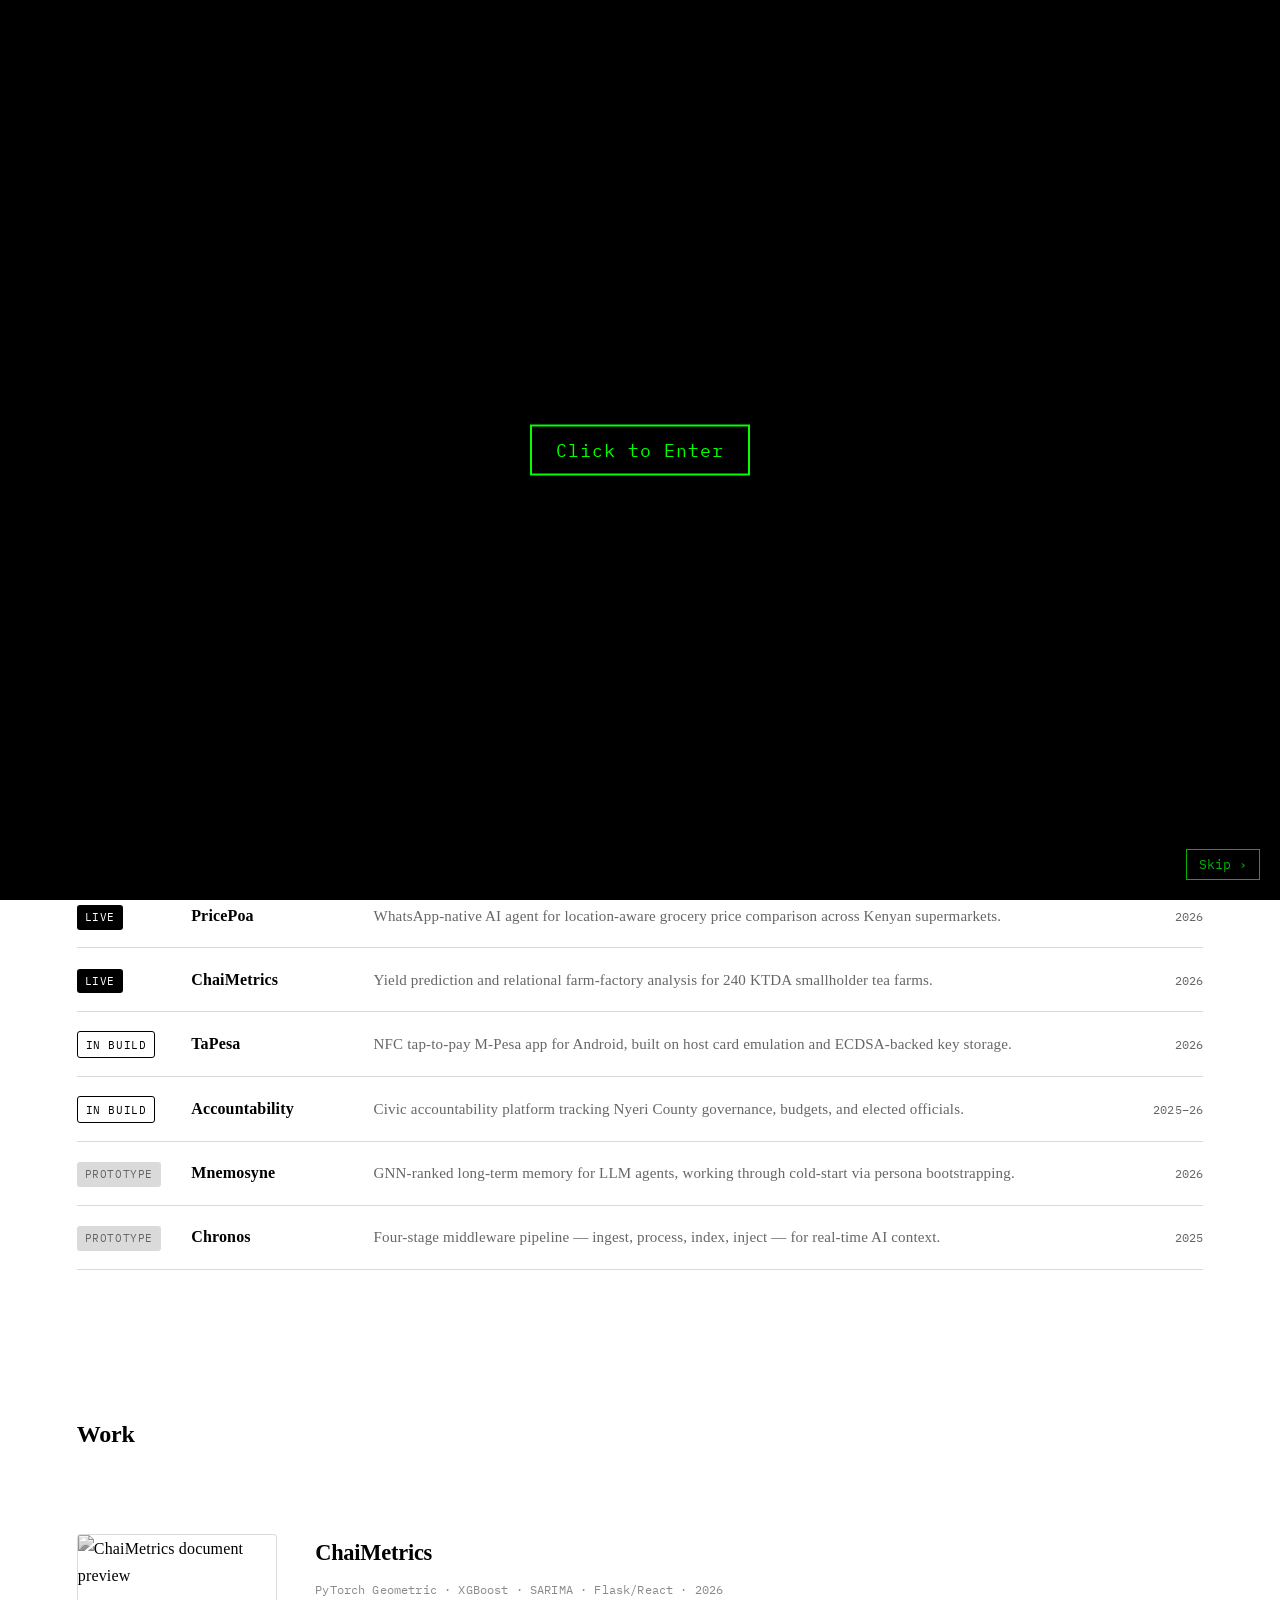
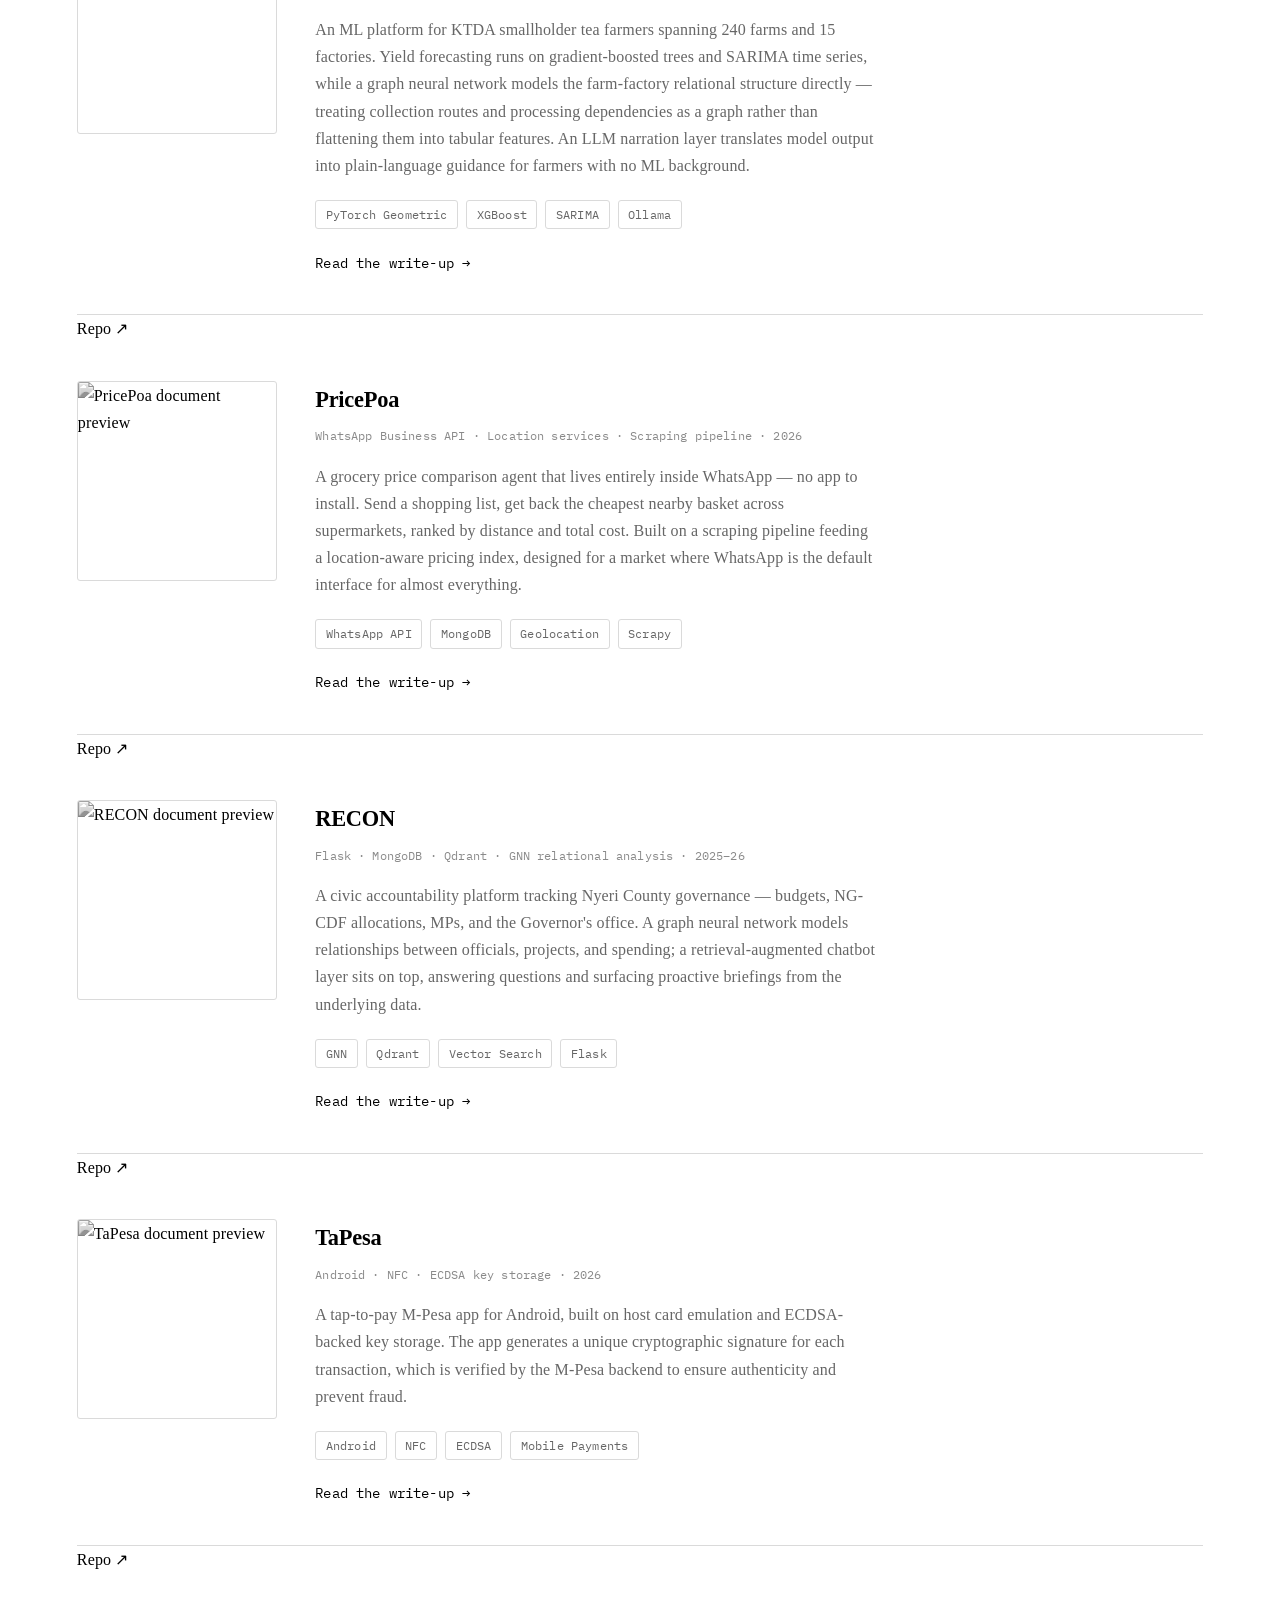
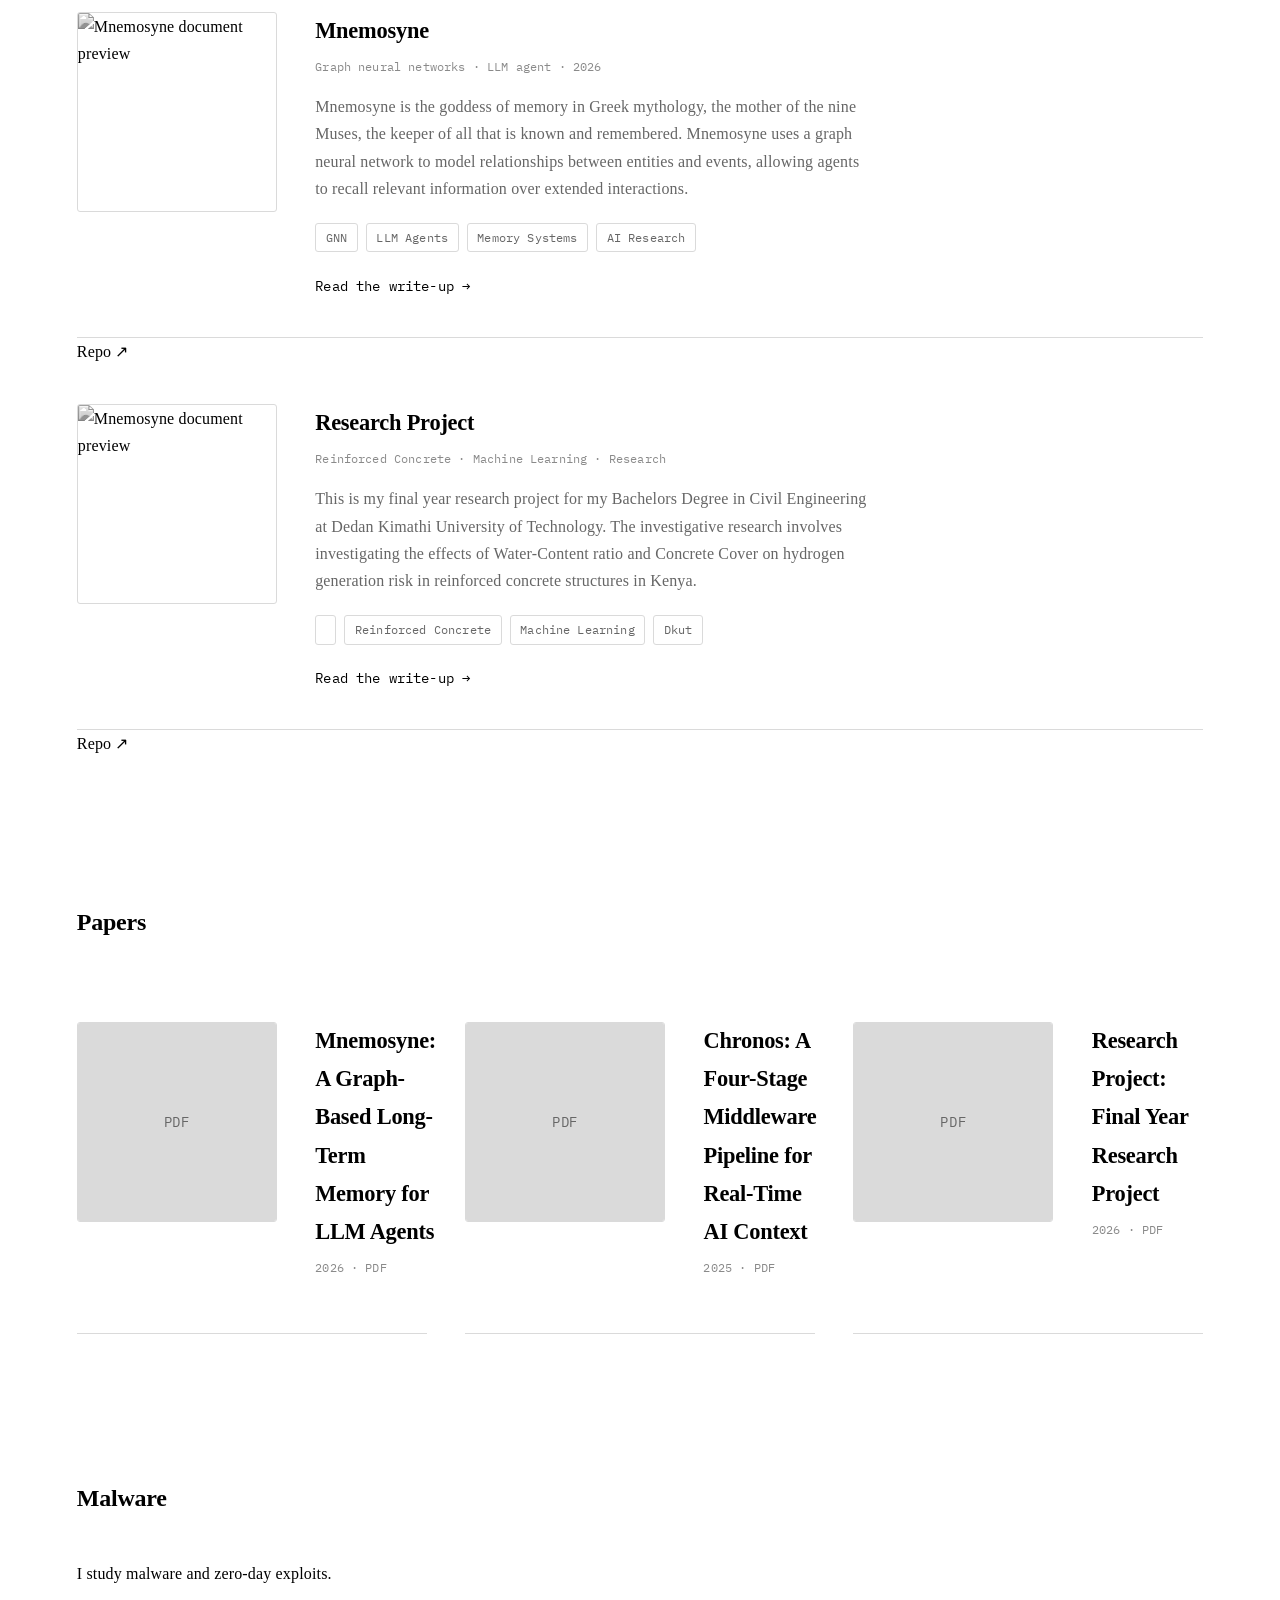
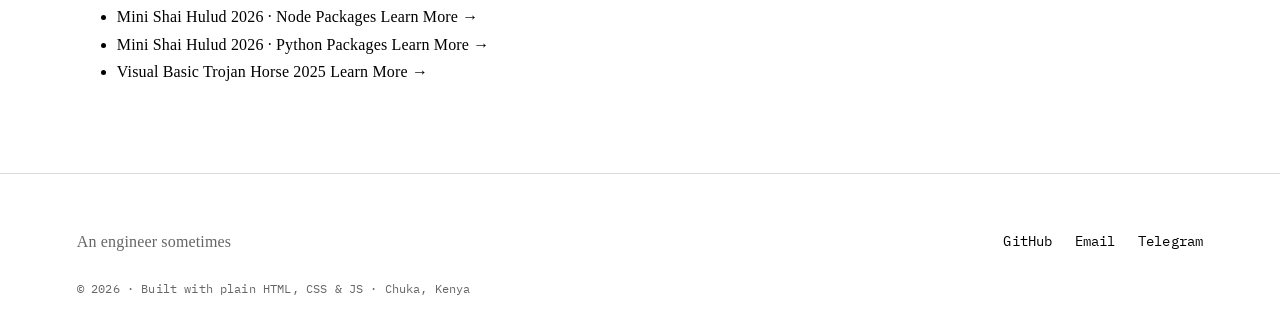
==== commit 817b50f3: "adding scrolling in reader" ====
--- a/index.html
+++ b/index.html
@@ -16,11 +16,9 @@
 
     <a href="#" class="brand">Mogaka<span class="brand-dot">.</span></a>
     <nav class="nav-links">
-      <a href="#builds">Builds</a>
       <a href="#work">Work</a>
       <a href="#papers">Papers</a>
       <a href="blog/index.html">Blogs</a>
-      <a href="#contact">Contact</a>
       <a href="shelf.html">Bookshelf</a>
     </nav>
     <button id="theme-toggle" class="theme-toggle" aria-label="Toggle color theme" title="Toggle theme">
--- a/style.css
+++ b/style.css
@@ -1,4 +1,3 @@
-
 :root {
   /* color — light (default): neutral paper + ink + tea/clay accents */
   --bg: #FFFFFF;
@@ -15,6 +14,7 @@
   --font-body: 'Jakarta Sans';
   --font-mono: 'IBM Plex Mono', monospace;
 
+  /* radius */
   --radius: 3px;
 }
 
@@ -518,7 +518,7 @@
   padding: 0 6vw 4vh;
 }
 .post-hero-image img {
-  width: 100%;
+  weight: 100%;
   border: 1px solid var(--line);
   border-radius: var(--radius);
   filter: grayscale(0.15);
@@ -646,4 +646,96 @@
     padding-right: 6vw;
   }
   .blog-row-top { flex-direction: column; align-items: flex-start; gap: 0.3rem; }
+}
+
+/* ============================================================
+   PAPERS
+   ============================================================ */
+.papers {
+  padding: 8vh 6vw;
+  max-width: 1280px;
+  margin: 0 auto;
+}
+
+.papers h2 {
+  font-size: 1.5rem;
+  display: flex;
+  align-items: baseline;
+  gap: 0.9rem;
+  margin-bottom: 2.6rem;
+}
+
+.paper-card-wrap {
+  display: grid;
+  grid-template-columns: repeat(auto-fill, minmax(260px, 1fr));
+  gap: 2.4rem;
+}
+
+.paper-card {
+  display: grid;
+  grid-template-columns: 200px 1fr;
+  gap: 2.4rem;
+  padding: 2.4rem 0;
+  border-bottom: 1px solid var(--line);
+  transition: background 0.15s ease;
+}
+.paper-card:hover {
+  background: var(--line);
+}
+.paper-card:hover .paper-link {
+  text-decoration: underline;
+}
+
+.paper-visual {
+  background: var(--bg-raised);
+  border: 1px solid var(--line);
+  border-radius: var(--radius);
+  overflow: hidden;
+  aspect-ratio: 1;
+}
+.paper-placeholder {
+  width: 100%;
+  height: 100%;
+  display: flex;
+  align-items: center;
+  justify-content: center;
+  background: var(--line);
+  color: var(--ink-soft);
+  font-family: var(--font-mono);
+  font-size: 0.9rem;
+  text-transform: uppercase;
+  letter-spacing: 0.06em;
+}
+.paper-body {
+  padding: 0;
+}
+.paper-body h3 {
+  font-size: 1.4rem;
+  margin-bottom: 0.4rem;
+}
+.paper-meta {
+  font-family: var(--font-mono);
+  font-size: 0.78rem;
+  color: var(--accent-soft);
+  margin: 0 0 1rem;
+}
+.paper-link {
+  font-family: var(--font-mono);
+  font-size: 0.85rem;
+  color: var(--accent);
+}
+.paper-link:hover {
+  text-decoration: underline;
+}
+
+/* Responsive */
+@media (max-width: 880px) {
+  .paper-card {
+    grid-template-columns: 1fr;
+    text-align: center;
+  }
+  .paper-visual {
+    margin: 0 auto 1.5rem;
+    max-width: 180px;
+  }
 }
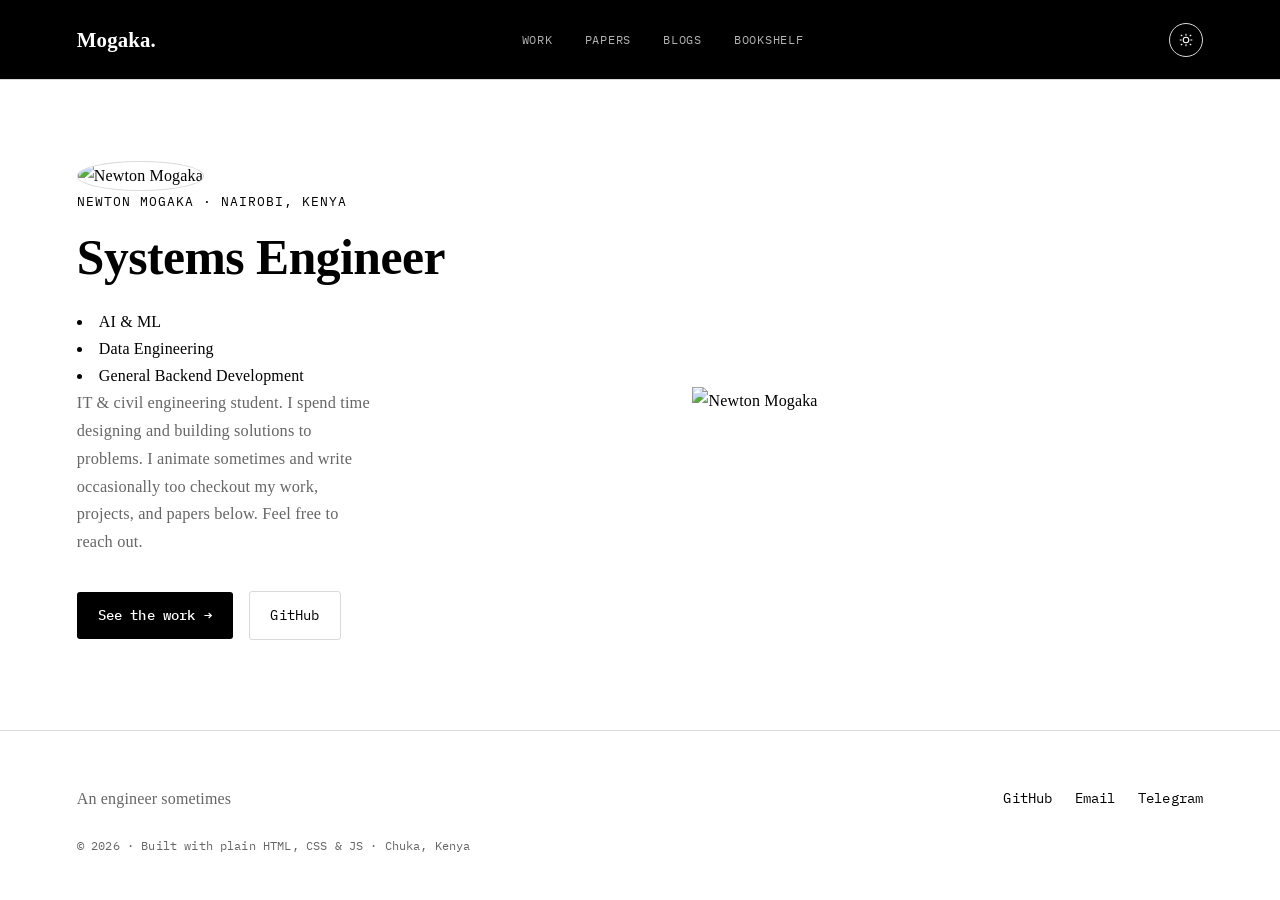
==== commit 760c8d28: "final change" ====
--- a/index.html
+++ b/index.html
@@ -14,10 +14,10 @@
 
   <header class="nav">
 
-    <a href="#" class="brand">Mogaka<span class="brand-dot">.</span></a>
+    <a href="index.html" class="brand">Mogaka<span class="brand-dot">.</span></a>
     <nav class="nav-links">
-      <a href="#work">Work</a>
-      <a href="#papers">Papers</a>
+      <a href="work.html">Work</a>
+      <a href="papers.html">Papers</a>
       <a href="blog/index.html">Blogs</a>
       <a href="shelf.html">Bookshelf</a>
     </nav>
@@ -48,7 +48,7 @@
           checkout my work, projects, and papers below. Feel free to reach out.
         </p>
         <div class="hero-links">
-          <a href="#work" class="btn-primary">See the work →</a>
+          <a href="work.html" class="btn-primary">See the work →</a>
           <a href="https://github.com/Newton-Mogaka" class="btn-ghost" target="_blank" rel="noopener">GitHub</a>
         </div>
       </div>
@@ -56,241 +56,6 @@
       <div class="hero-graph">
         <img src="assets/recon.jpg" alt="Newton Mogaka" class="profile-photo">
       </div>
-    </section>
-
-    <section id="builds" class="builds">
-      <h2>Active Builds</h2>
-
-      <ul class="build-list">
-        <li class="build-row">
-          <span class="status live">LIVE</span>
-          <span class="build-name">PricePoa</span>
-          <span class="build-desc">WhatsApp-native AI agent for location-aware grocery price comparison across Kenyan supermarkets.</span>
-          <span class="build-date">2026</span>
-        </li>
-        <li class="build-row">
-          <span class="status live">LIVE</span>
-          <span class="build-name">ChaiMetrics</span>
-          <span class="build-desc">Yield prediction and relational farm-factory analysis for 240 KTDA smallholder tea farms.</span>
-          <span class="build-date">2026</span>
-        </li>
-        <li class="build-row">
-          <span class="status build">IN BUILD</span>
-          <span class="build-name">TaPesa</span>
-          <span class="build-desc">NFC tap-to-pay M-Pesa app for Android, built on host card emulation and ECDSA-backed key storage.</span>
-          <span class="build-date">2026</span>
-        </li>
-        <li class="build-row">
-          <span class="status build">IN BUILD</span>
-          <span class="build-name">Accountability</span>
-          <span class="build-desc">Civic accountability platform tracking Nyeri County governance, budgets, and elected officials.</span>
-          <span class="build-date">2025–26</span>
-        </li>
-        <li class="build-row">
-          <span class="status proto">PROTOTYPE</span>
-          <span class="build-name">Mnemosyne</span>
-          <span class="build-desc">GNN-ranked long-term memory for LLM agents, working through cold-start via persona bootstrapping.</span>
-          <span class="build-date">2026</span>
-        </li>
-        <li class="build-row">
-          <span class="status proto">PROTOTYPE</span>
-          <span class="build-name">Chronos</span>
-          <span class="build-desc">Four-stage middleware pipeline — ingest, process, index, inject — for real-time AI context.</span>
-          <span class="build-date">2025</span>
-        </li>
-      </ul>
-    </section>
-    <section id="work" class="work">
-      <h2>Work</h2>
-
-      <div class="work-card-wrap">
-        <a href="blog/chaimetrics.html" class="work-card">
-          <div class="work-visual">
-            <img src="assets/chaimetrics.jpg" alt="ChaiMetrics document preview" class="doc-thumb-img" loading="lazy">
-          </div>
-          <div class="work-body">
-            <h3>ChaiMetrics</h3>
-            <p class="work-meta">PyTorch Geometric · XGBoost · SARIMA · Flask/React · 2026</p>
-            <p class="work-abstract">
-              An ML platform for KTDA smallholder tea farmers spanning 240 farms and 15 factories.
-              Yield forecasting runs on gradient-boosted trees and SARIMA time series, while a graph
-              neural network models the farm-factory relational structure directly — treating
-              collection routes and processing dependencies as a graph rather than flattening them
-              into tabular features. An LLM narration layer translates model output into plain-language
-              guidance for farmers with no ML background.
-            </p>
-            <div class="tags">
-              <span>PyTorch Geometric</span><span>XGBoost</span><span>SARIMA</span><span>Ollama</span>
-            </div>
-            <span class="work-link">Read the write-up →</span>
-          </div>
-        </a>
-        <a href="https://github.com/Newton-Mogaka/chai-analytics" class="repo-pill" target="_blank" rel="noopener">Repo ↗</a>
-      </div>
-
-      <div class="work-card-wrap">
-        <a href="blog/pricepoa.html" class="work-card">
-          <div class="work-visual">
-            <img src="assets/pricepoa.jpg" alt="PricePoa document preview" class="doc-thumb-img" loading="lazy">
-          </div>
-          <div class="work-body">
-            <h3>PricePoa</h3>
-            <p class="work-meta">WhatsApp Business API · Location services · Scraping pipeline · 2026</p>
-            <p class="work-abstract">
-              A grocery price comparison agent that lives entirely inside WhatsApp — no app to install.
-              Send a shopping list, get back the cheapest nearby basket across supermarkets, ranked by
-              distance and total cost. Built on a scraping pipeline feeding a location-aware pricing
-              index, designed for a market where WhatsApp is the default interface for almost everything.
-            </p>
-            <div class="tags">
-              <span>WhatsApp API</span><span>MongoDB</span><span>Geolocation</span><span>Scrapy</span>
-            </div>
-            <span class="work-link">Read the write-up →</span>
-          </div>
-        </a>
-        <a href="https://github.com/Newton-Mogaka/price-poa" class="repo-pill" target="_blank" rel="noopener">Repo ↗</a>
-      </div>
-
-      <div class="work-card-wrap">
-        <a href="blog/recon.html" class="work-card">
-          <div class="work-visual">
-            <img src="assets/recon.jpg" alt="RECON document preview" class="doc-thumb-img" loading="lazy">
-          </div>
-          <div class="work-body">
-            <h3>RECON</h3>
-            <p class="work-meta">Flask · MongoDB · Qdrant · GNN relational analysis · 2025–26</p>
-            <p class="work-abstract">
-              A civic accountability platform tracking Nyeri County governance — budgets, NG-CDF
-              allocations, MPs, and the Governor's office. A graph neural network models relationships
-              between officials, projects, and spending; a retrieval-augmented chatbot layer sits on top,
-              answering questions and surfacing proactive briefings from the underlying data.
-            </p>
-            <div class="tags">
-              <span>GNN</span><span>Qdrant</span><span>Vector Search</span><span>Flask</span>
-            </div>
-            <span class="work-link">Read the write-up →</span>
-          </div>
-        </a>
-        <a href="https://github.com/Newton-Mogaka/Accountability" class="repo-pill" target="_blank" rel="noopener">Repo ↗</a>
-      </div>
-      <div class="work-card-wrap">
-        <a href="blog/tapesa.html" class="work-card">
-          <div class="work-visual">
-            <img src="assets/wp3770481.jpg" alt="TaPesa document preview" class="doc-thumb-img" loading="lazy">
-          </div>
-          <div class="work-body">
-            <h3>TaPesa</h3>
-            <p class="work-meta">Android · NFC · ECDSA key storage · 2026</p>
-            <p class="work-abstract">
-              A tap-to-pay M-Pesa app for Android, built on host card emulation and ECDSA-backed key
-              storage. The app generates a unique cryptographic signature for each transaction, which
-              is verified by the M-Pesa backend to ensure authenticity and prevent fraud.
-            </p>
-            <div class="tags">
-              <span>Android</span><span>NFC</span><span>ECDSA</span><span>Mobile Payments</span>
-            </div>
-            <span class="work-link">Read the write-up →</span>
-          </div>
-        </a>
-        <a href="https://github.com/Newton-Mogaka/TaPesa" class="repo-pill" target="_blank" rel="noopener">Repo ↗</a>
-      </div>
-      <div class="work-card-wrap">
-        <a href="blog/mnemosyne.html" class="work-card">
-          <div class="work-visual">
-            <img src="assets/Mosaïque_murale_Mnémosyne.jpg" alt="Mnemosyne document preview" class="doc-thumb-img" loading="lazy">
-          </div>
-          <div class="work-body">
-            <h3>Mnemosyne</h3>
-            <p class="work-meta">Graph neural networks · LLM agent · 2026</p>
-            <p class="work-abstract">
-              Mnemosyne is the goddess of memory in Greek mythology, the mother of the nine Muses, the keeper of all that is known and remembered.
-              Mnemosyne uses a graph neural network to model relationships
-              between entities and events, allowing agents to recall relevant information over extended
-              interactions.
-            </p>
-            <div class="tags">
-              <span>GNN</span><span>LLM Agents</span><span>Memory Systems</span><span>AI Research</span>
-            </div>
-            <span class="work-link">Read the write-up →</span>
-          </div>
-        </a>
-        <a href="https://github.com/Newton-Mogaka/mnemosyne" class="repo-pill" target="_blank" rel="noopener">Repo ↗</a>
-      </div>
-      <div class="work-card-wrap">
-        <a href="blog/ResearchProject.html" class="work-card">
-          <div class="work-visual">
-            <img src="assets/Mosaïque_murale_Mnémosyne.jpg" alt="Mnemosyne document preview" class="doc-thumb-img" loading="lazy">
-          </div>
-          <div class="work-body">
-            <h3>Research Project</h3>
-            <p class="work-meta">Reinforced Concrete · Machine Learning · Research</p>
-            <p class="work-abstract">
-              This is my final year research project for my Bachelors Degree in Civil Engineering at Dedan Kimathi University of Technology.
-              The investigative research involves investigating the effects of Water-Content ratio and Concrete Cover on hydrogen generation risk in reinforced concrete structures in Kenya.
-            </p>
-            <div class="tags">
-              <span></span><span>Reinforced Concrete</span><span>Machine Learning</span><span>Dkut</span>
-            </div>
-            <span class="work-link">Read the write-up →</span>
-          </div>
-        </a>
-        <a href="https://github.com/Newton-Mogaka/mnemosyne" class="repo-pill" target="_blank" rel="noopener">Repo ↗</a>
-      </div>
-    </section>
-    <section id="papers" class="papers">
-      <h2>Papers</h2>
-      <div class="paper-card-wrap">
-        <a href="docs/Mnemosyne System Documentation.pdf" target="_blank" rel="noopener" class="paper-card">
-          <div class="paper-visual">
-            <div class="paper-placeholder">PDF</div>
-          </div>
-          <div class="paper-body">
-            <h3 class="paper-title">Mnemosyne: A Graph-Based Long-Term Memory for LLM Agents</h3>
-            <p class="paper-meta">2026 · PDF</p>
-          </div>
-        </a>
-        <a href="docs/Newton and Vivian project proposal.pdf" target="_blank" rel="noopener" class="paper-card">
-          <div class="paper-visual">
-            <div class="paper-placeholder">PDF</div>
-          </div>
-          <div class="paper-body">
-            <h3 class="paper-title">Chronos: A Four-Stage Middleware Pipeline for Real-Time AI Context</h3>
-            <p class="paper-meta">2025 · PDF</p>
-          </div>
-        </a>
-        <a href="docs/Research Project Documentation.pdf" target="_blank" rel="noopener" class="paper-card">
-          <div class="paper-visual">
-            <div class="paper-placeholder">PDF</div>
-          </div>
-          <div class="paper-body">
-            <h3 class="paper-title">Research Project: Final Year Research Project</h3>
-            <p class="paper-meta">2026 · PDF</p>
-          </div>
-        </a>
-      </div>
-    </section>
-    <section id="malware" class="malware">
-      <h2>Malware</h2>
-      <p class="llm-intro">
-        I study malware and zero-day exploits.
-      </p>
-      <ul class="malware-list">
-        <li class="malware-row">
-          <span class="malware-name">Mini Shai Hulud</span>
-          <span class="malware-meta">2026 · Node Packages</span>
-          <a href="https://ollama.com" target="_blank" rel="noopener" class="malware-link">Learn More →</a>
-        </li>
-        <li class="malware-row">
-          <span class="malware-name">Mini Shai Hulud</span>
-          <span class="malware-meta">2026 · Python Packages</span>
-          <a href="https://www.langchain.com" target="_blank" rel="noopener" class="malware-link">Learn More →</a>
-        </li>
-        <li class="malware-row">
-          <span class="malware-name">Visual Basic Trojan Horse</span>
-          <span class="malware-meta">2025</span>
-          <a href="https://github.com/Newton-Mogaka/symposium.git" target="_blank" rel="noopener" class="malware-link">Learn More →</a>
-        </li>
-      </ul>
     </section>
   </main>
 
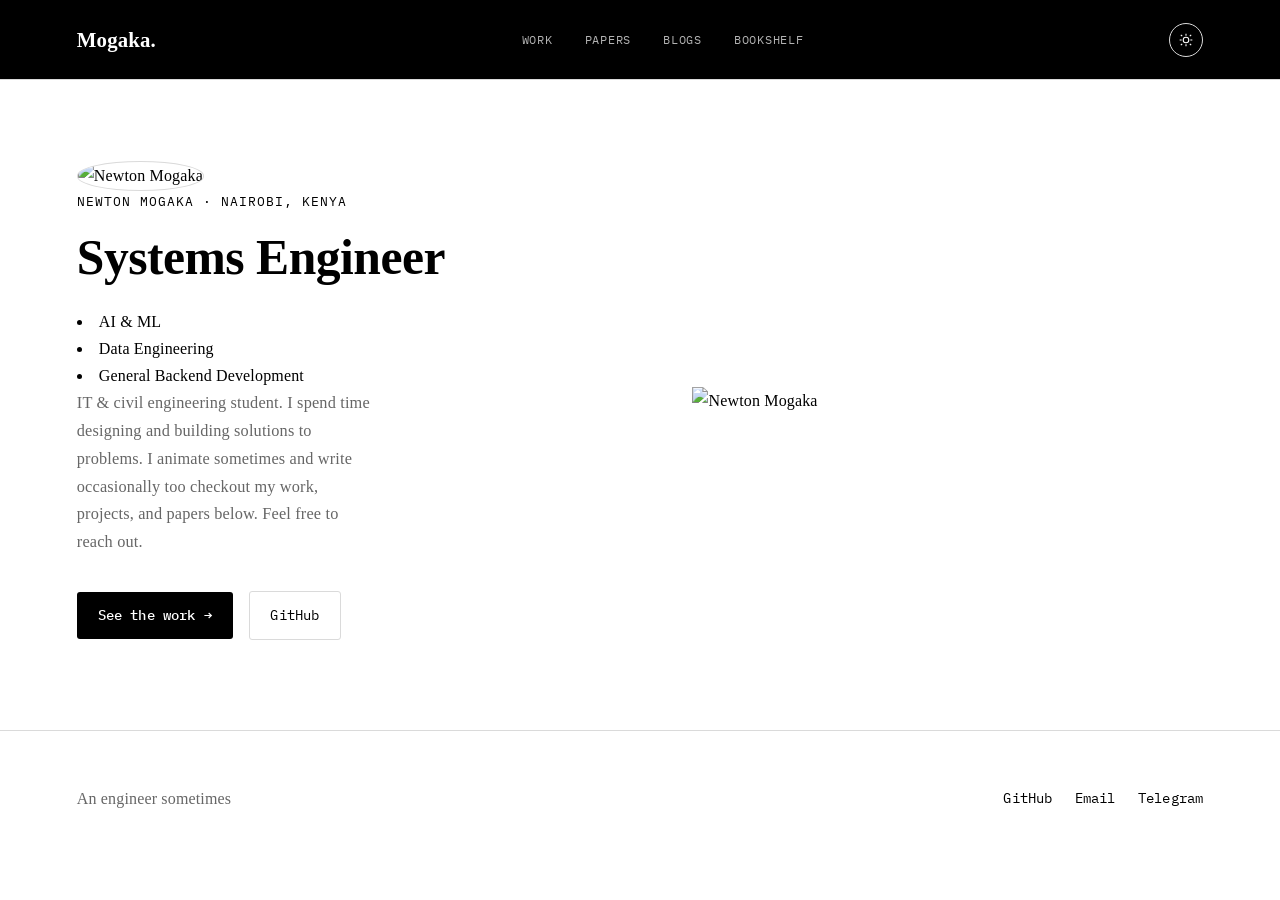
==== commit 0eddcd79: "removing recurring footers" ====
--- a/index.html
+++ b/index.html
@@ -62,13 +62,12 @@
   <footer id="contact">
     <div class="footer-top">
       <p class="footer-line">An engineer sometimes</p>
-      <div class="footer-links">
+      <div alignment = "center" class="footer-links">
         <a href="https://github.com/Newton-Mogaka" target="_blank" rel="noopener">GitHub</a>
         <a href="mailto:mogakanewton0@gmail.com">Email</a>
         <a href="https://t.me/mogaka_bot" target="_blank" rel="noopener">Telegram</a>
       </div>
     </div>
-    <p class="footer-bottom">© 2026 · Built with plain HTML, CSS & JS · Chuka, Kenya</p>
   </footer>
 
   <script src="script.js"></script>
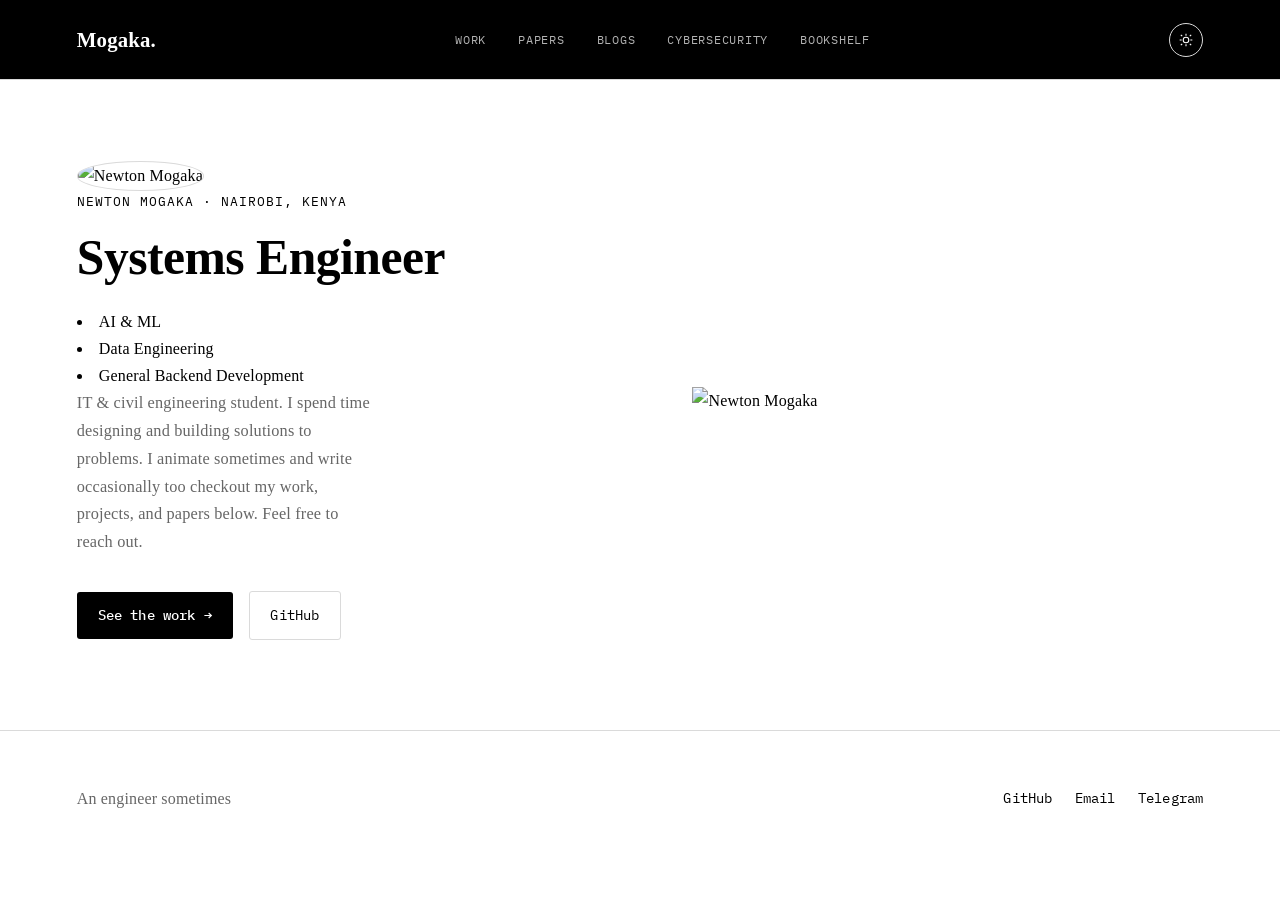
==== commit 3ec9c027: "adding cybersec page" ====
--- a/index.html
+++ b/index.html
@@ -19,6 +19,7 @@
       <a href="work.html">Work</a>
       <a href="papers.html">Papers</a>
       <a href="blog/index.html">Blogs</a>
+      <a href="cybersec.html">Cybersecurity</a>
       <a href="shelf.html">Bookshelf</a>
     </nav>
     <button id="theme-toggle" class="theme-toggle" aria-label="Toggle color theme" title="Toggle theme">
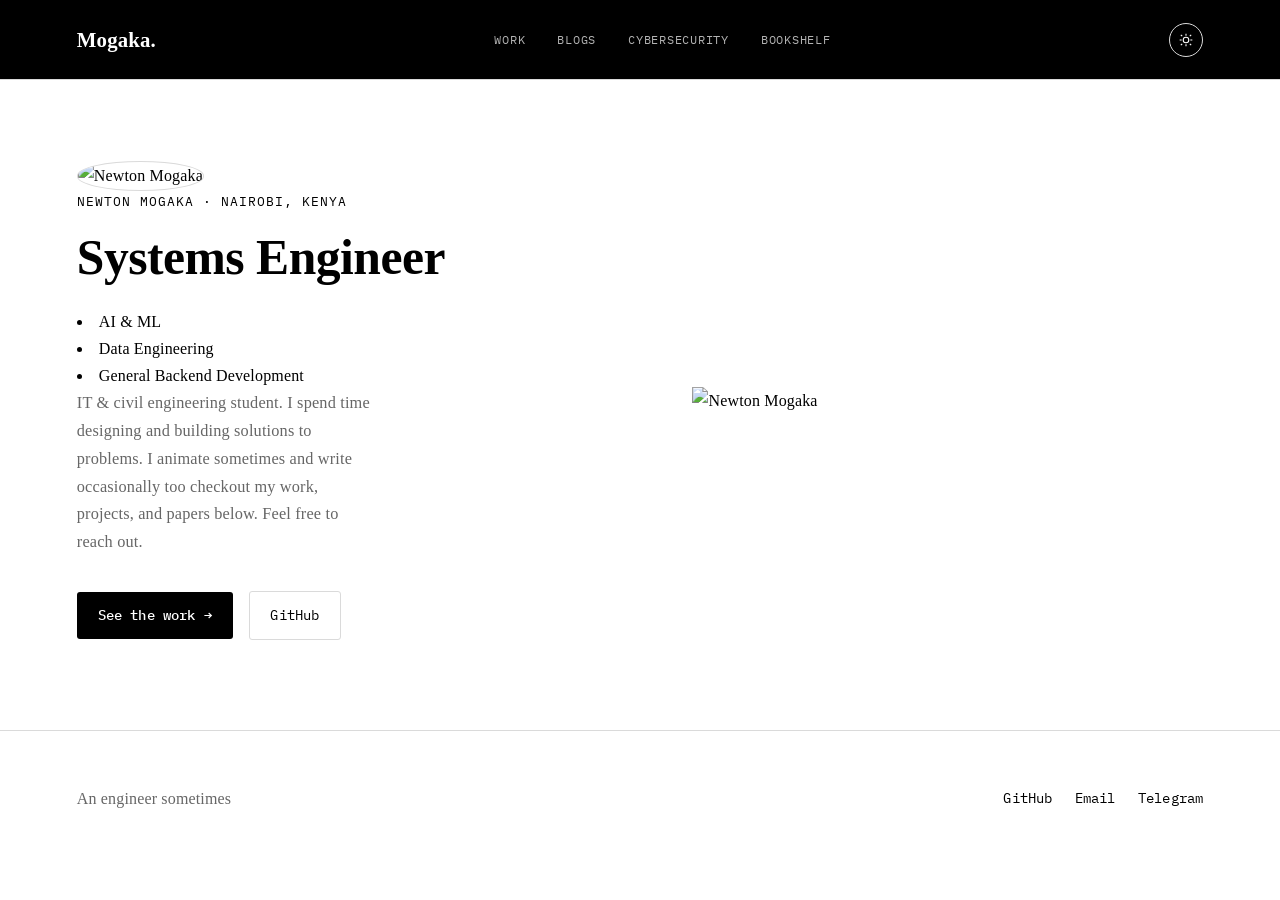
==== commit 8f795a96: "final" ====
--- a/index.html
+++ b/index.html
@@ -17,7 +17,6 @@
     <a href="index.html" class="brand">Mogaka<span class="brand-dot">.</span></a>
     <nav class="nav-links">
       <a href="work.html">Work</a>
-      <a href="papers.html">Papers</a>
       <a href="blog/index.html">Blogs</a>
       <a href="cybersec.html">Cybersecurity</a>
       <a href="shelf.html">Bookshelf</a>
